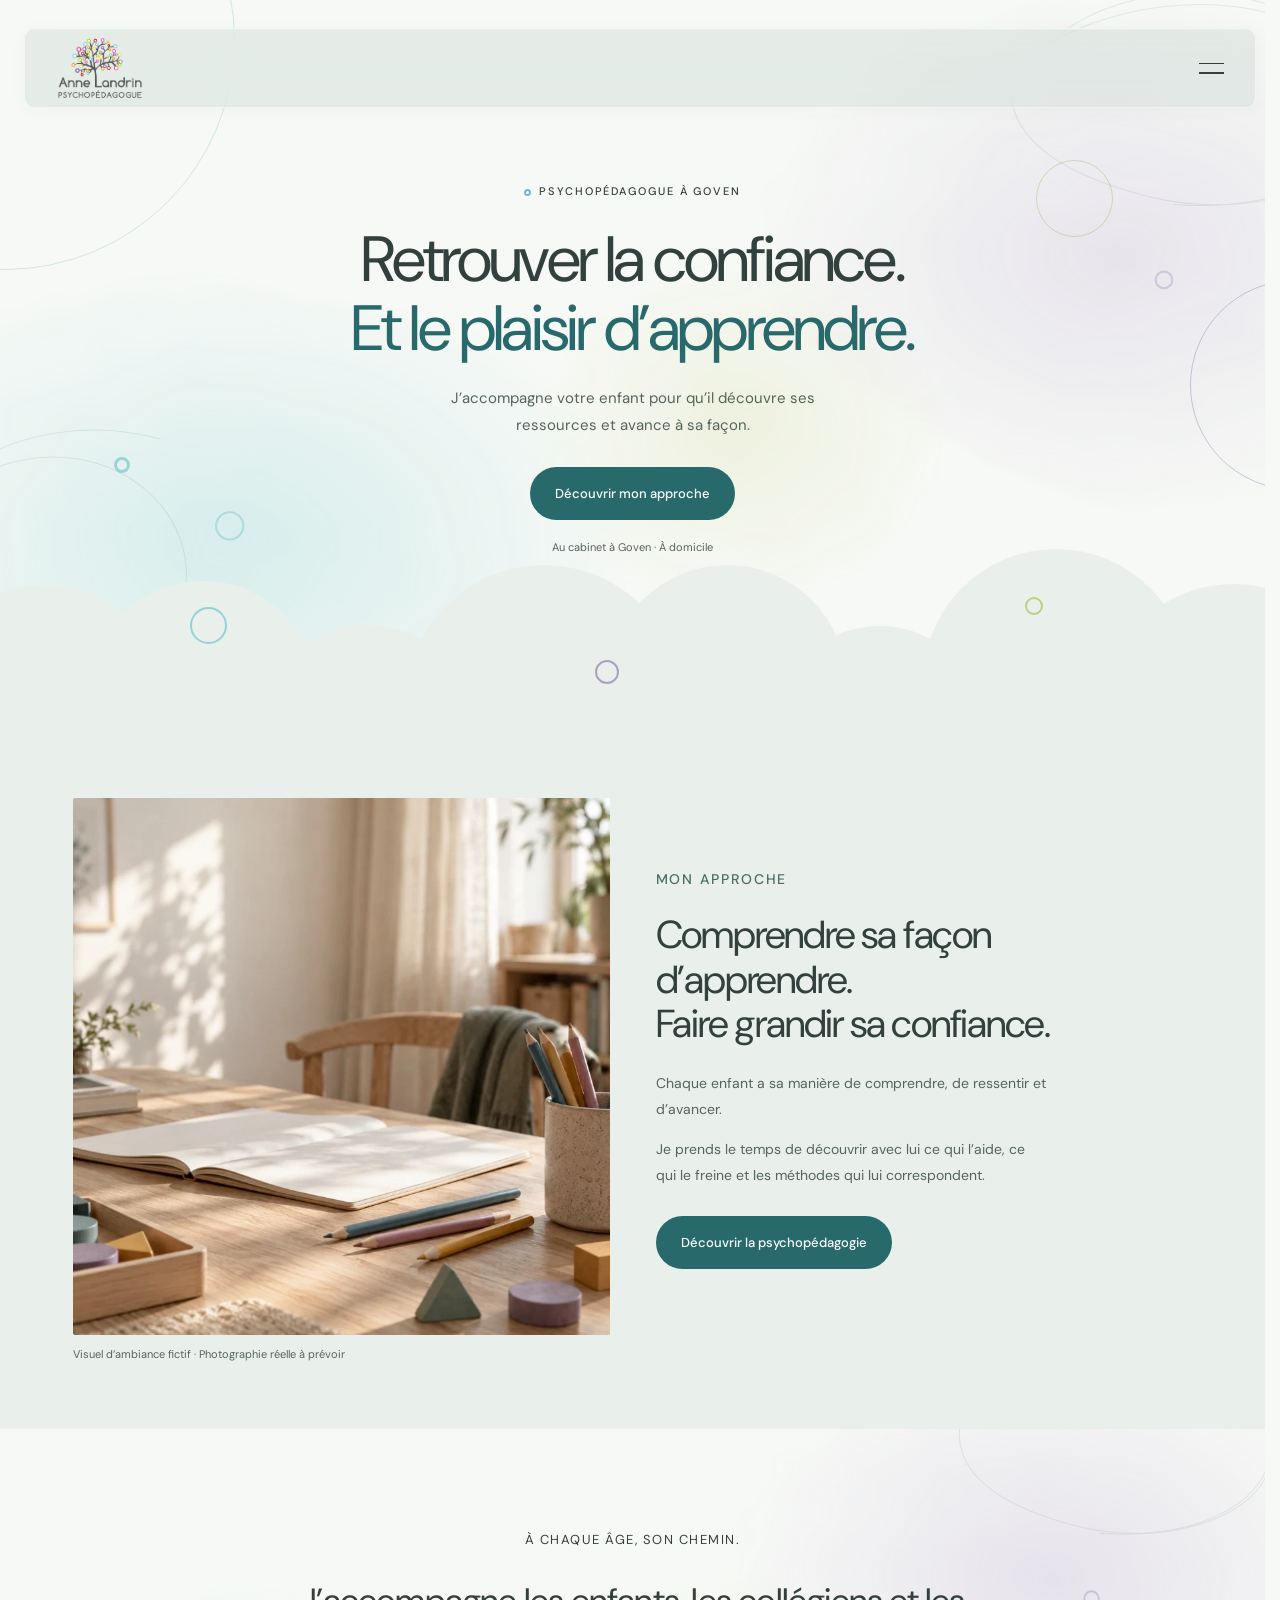
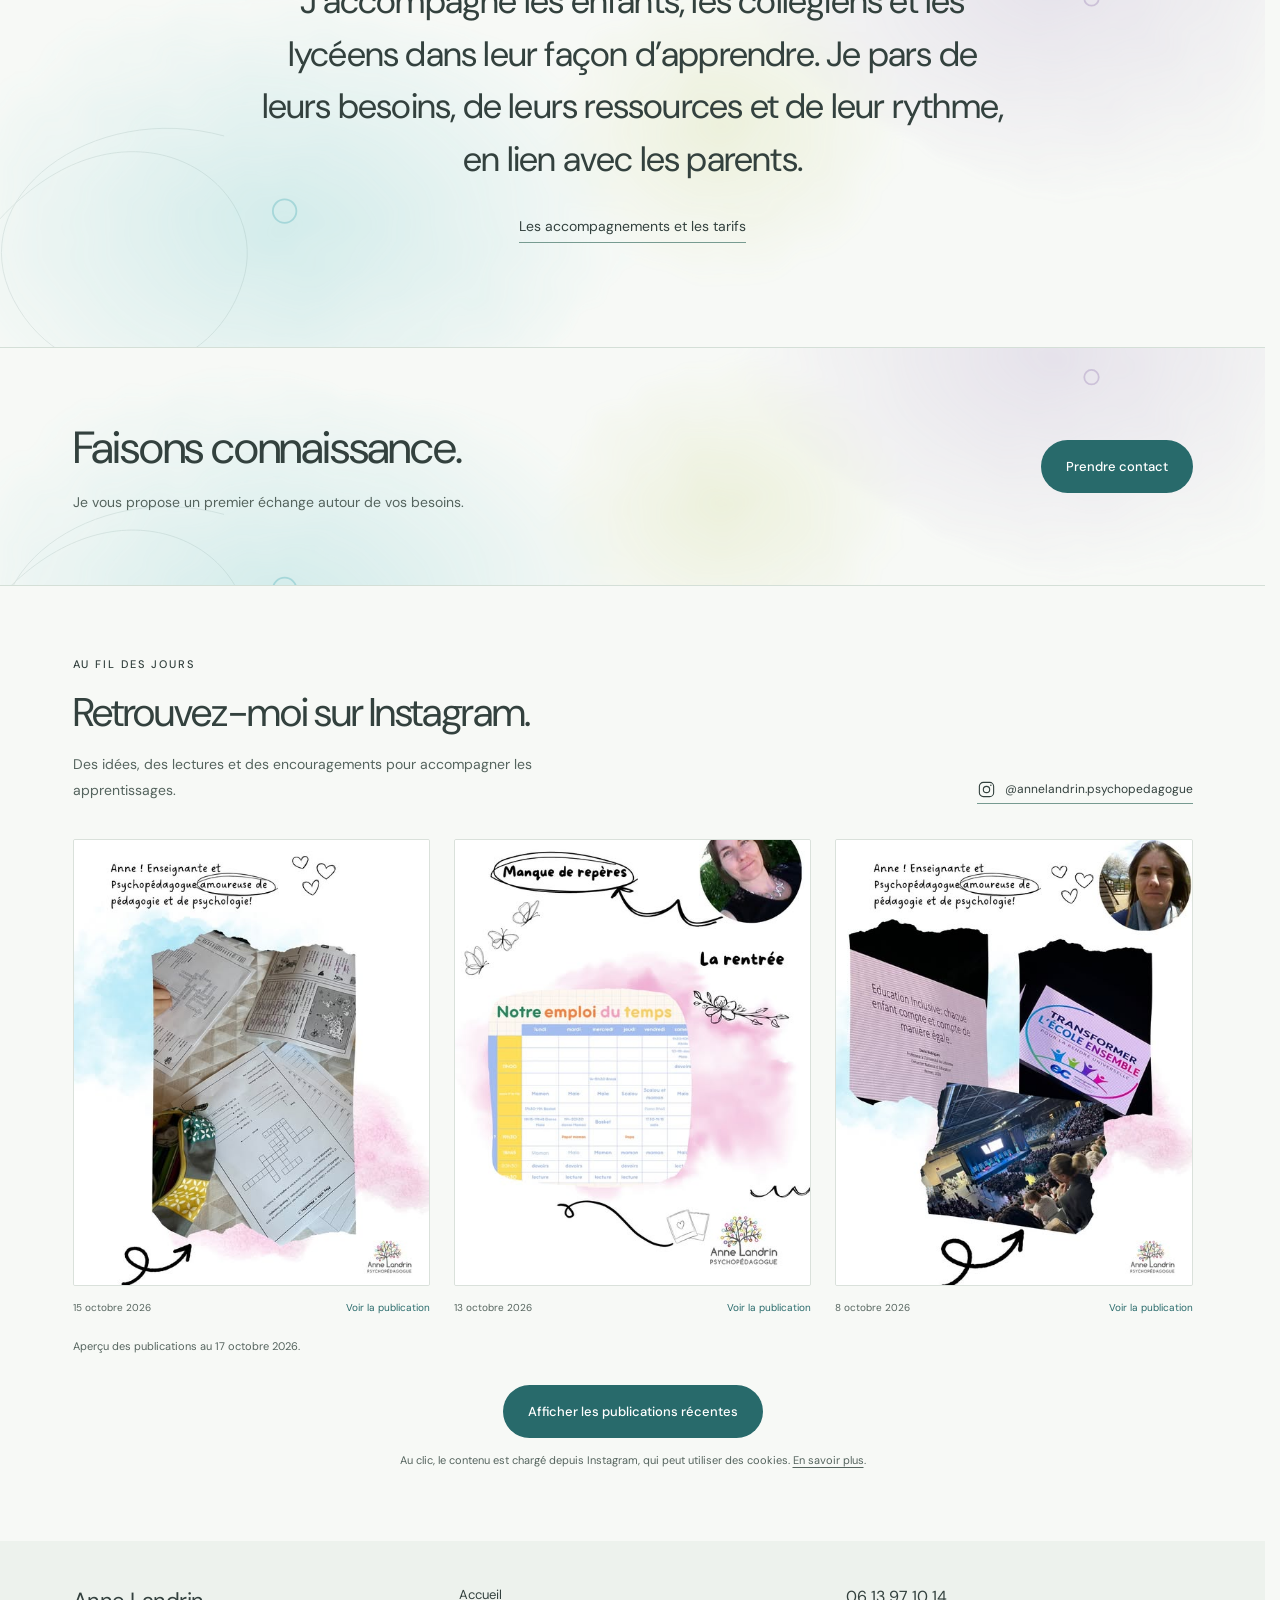
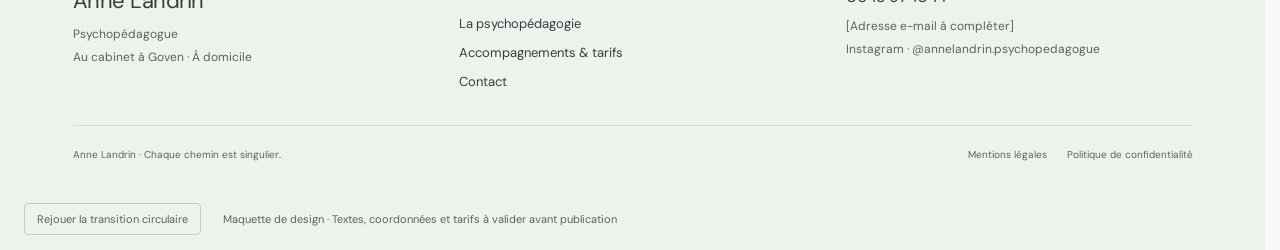
==== index.html @ 42d83b24 "Add files via upload" ====
<!doctype html>
<html lang="fr"><head>
<!-- Métadonnées de maquette : ✏️ MODIFIABLE — titre et description. Le domaine et les balises de partage seront ajoutés avant publication. -->
<meta charset="utf-8"><meta name="viewport" content="width=device-width, initial-scale=1"><meta name="robots" content="noindex,nofollow">
<title>Psychopédagogue à Goven | Anne Landrin</title><meta name="description" content="Anne Landrin, psychopédagogue à Goven : accompagnement des enfants, collégiens et lycéens, au cabinet ou à domicile."><meta name="theme-color" content="#f7f9f6">
<link rel="icon" href="logo.png" type="image/png"><link rel="stylesheet" href="https://fonts.googleapis.com/css2?family=DM+Sans:wght@400;500;600&display=swap"><link rel="stylesheet" href="style.css?v=819b32972a"><script src="script.js?v=4e651ff441" defer></script>
</head><body><div id="al-lumiere-v2"><div class="al-site"><div class="al-page-content"><!-- ✏️ MODIFIABLE : logo et libellés. Le bandeau reste fixe sur toutes les pages. -->
    <a class="al-skip" href="#contenu">Aller au contenu</a>
    <header class="al-header"><a class="al-brand" href="index.html" aria-label="Anne Landrin, accueil"><img class="al-logo" src="logo.png" alt="Anne Landrin, psychopédagogue" width="567" height="425"></a><button class="al-toggle" type="button" id="al-v2-open" aria-label="Ouvrir le menu" aria-expanded="false" aria-controls="al-v2-menu"><span aria-hidden="true"></span><span aria-hidden="true"></span></button></header>
    <noscript><nav class="al-preview-tools" style="padding-top:120px" aria-label="Navigation sans JavaScript"><a href="index.html" aria-current="page">Accueil</a><a href="psychopedagogie.html">La psychopédagogie</a><a href="accompagnements-tarifs.html">Accompagnements &amp; tarifs</a><a href="contact.html">Contact</a></nav></noscript><main id="contenu"><section class="al-hero" id="al-v2-home" aria-labelledby="al-v2-title">
          <div class="al-ambient a" aria-hidden="true"></div><div class="al-ambient b" aria-hidden="true"></div><div class="al-ambient c" aria-hidden="true"></div><div class="al-ambient d" aria-hidden="true"></div>
          <div class="al-wash al-wash-hero" aria-hidden="true"></div><div class="al-hero-copy">
            <p class="al-kicker"><span class="al-dot" aria-hidden="true"></span>Psychopédagogue à Goven</p>
            <h1 id="al-v2-title">Retrouver la confiance.<br><em>Et le plaisir d’apprendre.</em></h1>
            <p class="al-lead">J’accompagne votre enfant pour qu’il découvre ses ressources et avance à sa façon.</p>
            <a class="al-action cursor-interaction" href="#al-v2-approach">Découvrir mon approche</a>
            <p class="al-location">Au cabinet à Goven · À domicile</p>
          </div>
          <!-- Transition décorative : modifier les positions et diamètres ici, les teintes dans les variables CSS. -->
          <div class="al-transition" aria-hidden="true">
            <div class="al-transition-base"></div>
            <span class="al-disc" style="--al-x:-7%;--al-size:21%;--al-y:-88px"></span>
            <span class="al-disc" style="--al-x:7%;--al-size:18%;--al-y:-46px"></span>
            <span class="al-disc" style="--al-x:20%;--al-size:18%;--al-y:-90px"></span>
            <span class="al-disc" style="--al-x:32%;--al-size:22%;--al-y:-80px"></span>
            <span class="al-disc" style="--al-x:48%;--al-size:19%;--al-y:-43px"></span>
            <span class="al-disc" style="--al-x:61%;--al-size:17%;--al-y:-78px"></span>
            <span class="al-disc" style="--al-x:73%;--al-size:21%;--al-y:-52px"></span>
            <span class="al-disc" style="--al-x:87%;--al-size:21%;--al-y:-87px"></span>
            <span class="al-outline" style="--al-ring-size:37px;--al-ring-x:15%;--al-ring-y:10px;--al-ring-color:var(--al-cyan)"></span>
            <span class="al-outline" style="--al-ring-size:24px;--al-ring-x:47%;--al-ring-y:63px;--al-ring-color:var(--al-plum)"></span>
            <span class="al-outline" style="--al-ring-size:18px;--al-ring-x:81%;--al-ring-y:0px;--al-ring-color:var(--al-lime)"></span>
          </div>
        </section>
<!-- ✏️ MODIFIABLE : image d'ambiance provisoire, titre et présentation de l'approche. -->
<section class="al-approach" id="al-v2-approach" aria-labelledby="approche-titre"><div class="al-split"><figure class="al-photo"><img src="ambiance.webp" alt="Image d’ambiance fictive : carnet et crayons dans une pièce lumineuse" width="800" height="1000" loading="lazy"><figcaption>Visuel d’ambiance fictif · Photographie réelle à prévoir</figcaption></figure><div class="al-copy"><p class="al-kicker">Mon approche</p><h2 id="approche-titre">Comprendre sa façon d’apprendre.<br>Faire grandir sa confiance.</h2><p>Chaque enfant a sa manière de comprendre, de ressentir et d’avancer.</p><p>Je prends le temps de découvrir avec lui ce qui l’aide, ce qui le freine et les méthodes qui lui correspondent.</p><a class="al-action" href="psychopedagogie.html">Découvrir la psychopédagogie</a></div></div></section>
<!-- ✏️ MODIFIABLE : court texte réunissant les trois publics, sans cartes. -->
<section class="al-section al-path-note" id="al-v2-offers" aria-labelledby="chemin-titre"><div class="al-wash" aria-hidden="true"></div><div class="al-container"><h2 id="chemin-titre">À chaque âge, son chemin.</h2><p>J’accompagne les enfants, les collégiens et les lycéens dans leur façon d’apprendre. Je pars de leurs besoins, de leurs ressources et de leur rythme, en lien avec les parents.</p><a class="al-text-link" href="accompagnements-tarifs.html">Les accompagnements et les tarifs</a></div></section>
<!-- ✏️ MODIFIABLE : invitation de fin de page et lien vers le contact. -->
    <section class="al-closing"><div class="al-wash" aria-hidden="true"></div><div class="al-container"><div><h2>Faisons connaissance.</h2><p>Je vous propose un premier échange autour de vos besoins.</p></div><a class="al-action" href="contact.html">Prendre contact</a></div></section><!-- Instagram : aperçu local daté, puis intégration officielle du profil uniquement au clic. -->
<section class="al-section al-instagram" id="instagram" aria-labelledby="instagram-title">
  <div class="al-container">
    <div class="al-instagram-heading">
      <div><p class="al-kicker">Au fil des jours</p><h2 id="instagram-title">Retrouvez-moi sur Instagram.</h2><p class="al-prose">Des idées, des lectures et des encouragements pour accompagner les apprentissages.</p></div>
      <a class="al-instagram-profile al-text-link" href="https://www.instagram.com/annelandrin.psychopedagogue/" target="_blank" rel="noopener noreferrer" aria-label="Ouvrir le profil @annelandrin.psychopedagogue sur Instagram, nouvel onglet"><svg viewBox="0 0 24 24" fill="none" aria-hidden="true"><rect x="3" y="3" width="18" height="18" rx="5" stroke="currentColor" stroke-width="1.4"/><circle cx="12" cy="12" r="4" stroke="currentColor" stroke-width="1.4"/><circle cx="17.5" cy="6.6" r="1" fill="currentColor"/></svg><span>@annelandrin.psychopedagogue</span></a>
    </div>
    <div id="instagram-preview">
      <div class="al-instagram-grid">
        <a class="al-instagram-post" href="https://www.instagram.com/annelandrin.psychopedagogue/p/Degmcualk1Z/" target="_blank" rel="noopener noreferrer" aria-label="Voir la publication Instagram du 15 octobre 2026, nouvel onglet"><img src="instagram-2026-10-15.jpg" width="512" height="640" loading="lazy" alt="Publication d’Anne Landrin du 15 octobre 2026"><span><time datetime="2026-10-15">15 octobre 2026</time><span>Voir la publication</span></span></a>
        <a class="al-instagram-post" href="https://www.instagram.com/annelandrin.psychopedagogue/p/DebqiTylrhY/" target="_blank" rel="noopener noreferrer" aria-label="Voir la publication Instagram du 13 octobre 2026, nouvel onglet"><img src="instagram-2026-10-13.jpg" width="512" height="640" loading="lazy" alt="Publication d’Anne Landrin du 13 octobre 2026"><span><time datetime="2026-10-13">13 octobre 2026</time><span>Voir la publication</span></span></a>
        <a class="al-instagram-post" href="https://www.instagram.com/annelandrin.psychopedagogue/p/DeOwbCqEXMf/" target="_blank" rel="noopener noreferrer" aria-label="Voir la publication Instagram du 8 octobre 2026, nouvel onglet"><img src="instagram-2026-10-08.jpg" width="512" height="640" loading="lazy" alt="Publication d’Anne Landrin du 8 octobre 2026"><span><time datetime="2026-10-08">8 octobre 2026</time><span>Voir la publication</span></span></a>
      </div>
      <p class="al-instagram-date">Aperçu des publications au 17 octobre 2026.</p>
    </div>
    <div id="instagram-live" class="al-instagram-live" aria-label="Publications fournies par Instagram" hidden></div>
    <div class="al-instagram-controls">
      <button class="al-action al-instagram-load" id="instagram-load" type="button" aria-controls="instagram-live" aria-expanded="false" aria-describedby="instagram-privacy" hidden>Afficher les publications récentes</button>
      <button class="al-instagram-back" id="instagram-back" type="button" hidden>Revenir aux vignettes</button>
      <p id="instagram-privacy">Au clic, le contenu est chargé depuis Instagram, qui peut utiliser des cookies. <a href="politique-confidentialite.html">En savoir plus</a>.</p>
      <p class="al-instagram-status" id="instagram-status" role="status" aria-live="polite"></p>
    </div>
  </div>
</section>
</main><!-- ✏️ MODIFIABLE : pied de page partagé, coordonnées et liens sociaux à compléter. -->
    <footer class="al-footer"><div class="al-container"><div class="al-footer-grid"><div><div class="al-footer-name">Anne Landrin</div><p>Psychopédagogue<br>Au cabinet à Goven · À domicile</p></div><nav aria-label="Navigation de pied de page"><a href="index.html" aria-current="page">Accueil</a><a href="psychopedagogie.html">La psychopédagogie</a><a href="accompagnements-tarifs.html">Accompagnements &amp; tarifs</a><a href="contact.html">Contact</a></nav><div><a href="tel:+33613971014">06 13 97 10 14</a><p>[Adresse e-mail à compléter]<br><a href="https://www.instagram.com/annelandrin.psychopedagogue/" target="_blank" rel="noopener noreferrer">Instagram · @annelandrin.psychopedagogue</a></p></div></div><div class="al-footer-meta"><span>Anne Landrin · Chaque chemin est singulier.</span><div><a href="mentions-legales.html">Mentions légales</a><a href="politique-confidentialite.html">Politique de confidentialité</a></div></div></div></footer>
<!-- Annotation hors du contenu commercial : textes et données encore à valider dans cette étude de design. -->
<div class="al-preview-tools"><button id="al-v2-replay" type="button">Rejouer la transition circulaire</button><span>Maquette de design · Textes, coordonnées et tarifs à valider avant publication</span><span class="al-sr-only" id="al-v2-status" aria-live="polite"></span></div></div><!-- Navigation latérale : modifier les destinations dans les liens ci-dessous. -->
    <div class="al-shade" id="al-v2-shade" aria-hidden="true" hidden></div>
    <aside class="al-drawer" id="al-v2-menu" role="dialog" aria-modal="true" aria-label="Menu principal" hidden><div class="al-drawer-header"><img class="al-logo" src="logo.png" alt="Anne Landrin, psychopédagogue" width="567" height="425"><button class="al-toggle al-close" id="al-v2-close" type="button" aria-label="Fermer le menu"><span aria-hidden="true"></span><span aria-hidden="true"></span></button></div>
    <nav aria-label="Navigation principale"><a href="index.html" aria-current="page"><span class="al-menu-label">Accueil</span></a><a href="psychopedagogie.html"><span class="al-menu-label">La psychopédagogie</span></a><a href="accompagnements-tarifs.html"><span class="al-menu-label">Accompagnements &amp; tarifs</span></a><a href="contact.html"><span class="al-menu-label">Contact</span></a></nav><div class="al-drawer-bottom"><p class="al-location"><span class="al-dot" aria-hidden="true"></span>Au cabinet à Goven · À domicile</p><a class="al-action" href="contact.html">Prendre rendez-vous</a><p class="al-drawer-footer">Anne Landrin<br>Psychopédagogue</p></div></aside></div></div></body></html>
---- style.css ----
/* ✏️ MODIFIABLE : couleurs, transparence et typographie de cette direction visuelle. */
:root { --al-paper:#f7f9f6; --al-section:#e9f0ec; --al-ink:#33413e; --al-muted:#55645e; --al-teal:#286a6b; --al-cyan:#69bfc7; --al-plum:#8b73a6; --al-lime:#a9b941; --al-glass:.32; --al-blur:14px; --al-font:'DM Sans',Arial,sans-serif; color-scheme:light; width:100%; font-family:var(--al-font); }
#al-lumiere-v2 * { box-sizing:border-box; }
#al-lumiere-v2 [hidden] { display:none!important; }
#al-lumiere-v2 .al-site { position:relative; isolation:isolate; background:var(--al-paper); color:var(--al-ink); overflow:clip; }
#al-lumiere-v2 h1,#al-lumiere-v2 h2,#al-lumiere-v2 h3,#al-lumiere-v2 p { margin:0; }
#al-lumiere-v2 a { text-decoration:none; color:inherit; }
#al-lumiere-v2 button { font:inherit; }
#al-lumiere-v2 .al-action { display:inline-flex; align-items:center; justify-content:center; gap:24px; padding:16px 24px; border:1px solid transparent; border-radius:999px; background:var(--al-teal); color:#fff; font-size:13px; font-weight:500; line-height:1.5; }
#al-lumiere-v2 .al-action:hover { background:#205c5d; }
#al-lumiere-v2 .al-kicker { font-size:11px; line-height:1.5; font-weight:500; letter-spacing:1.9px; text-transform:uppercase; }
#al-lumiere-v2 .al-sr-only { position:absolute; width:1px; height:1px; padding:0; margin:-1px; overflow:hidden; clip-path:inset(50%); white-space:nowrap; }
/* Bandeau : aucune rubrique visible avant ouverture. Le PNG transparent fourni est seulement cadré sur ses marges. */
#al-lumiere-v2 .al-header { position:fixed; left:24px; right:24px; top:28px; z-index:5; height:80px; padding:7px 20px 7px 16px; display:flex; align-items:center; justify-content:space-between; border:1px solid rgba(255,255,255,.52); border-radius:10px; background:rgba(190,207,199,var(--al-glass)); backdrop-filter:blur(var(--al-blur)); -webkit-backdrop-filter:blur(var(--al-blur)); box-shadow:0 3px 17px rgba(45,75,61,.035),inset 0 1px 0 rgba(255,255,255,.22); }
#al-lumiere-v2 .al-brand { display:inline-flex; align-items:center; }
#al-lumiere-v2 .al-logo { display:block; width:118px; height:66px; object-fit:cover; object-position:center;  }
#al-lumiere-v2 .al-toggle { display:flex; flex-direction:column; justify-content:center; align-items:center; gap:8px; width:48px; height:48px; padding:0; border:0; background:transparent; color:var(--al-ink); }
#al-lumiere-v2 .al-toggle span { display:block; width:25px; height:1.5px; background:currentColor; }
/* Les liens arrivent sous le bandeau fixe, avec une marge de lecture. */
#al-lumiere-v2 main > section[id] { scroll-margin-top:132px; }
/* Accueil : ✏️ MODIFIABLE — titre, courte présentation, bouton et lieu. */
#al-lumiere-v2 .al-hero { position:relative; min-height:745px; padding:183px 30px 205px; overflow:hidden; background:var(--al-paper); }
#al-lumiere-v2 .al-hero-copy { position:relative; z-index:2; text-align:center; max-width:790px; margin:0 auto; }
#al-lumiere-v2 .al-hero h1 { font-size:clamp(39px,6.25vw,64px); line-height:1.08; letter-spacing:-2.8px; font-weight:400; margin:25px auto 22px; }
#al-lumiere-v2 .al-hero h1 em { color:var(--al-teal); font-style:normal; }
#al-lumiere-v2 .al-hero .al-lead { max-width:440px; margin:0 auto 28px; color:var(--al-muted); font-size:15px; line-height:1.8; }
#al-lumiere-v2 .al-location { margin-top:19px; font-size:11px; line-height:1.6; color:var(--al-muted); }
#al-lumiere-v2 .al-dot { display:inline-block; width:7px; height:7px; border:2px solid var(--al-cyan); border-radius:50%; margin-right:8px; vertical-align:middle; }
/* Cercles d'ambiance : l'anneau supérieur passe derrière le bandeau pour rendre la transparence visible. */
#al-lumiere-v2 .al-ambient { position:absolute; border-radius:50%; pointer-events:none; }
#al-lumiere-v2 .al-ambient.a { width:460px; height:460px; left:-292px; top:-166px; border:36px solid rgba(105,191,199,.12); }
#al-lumiere-v2 .al-ambient.b { width:210px; height:210px; right:-125px; top:315px; border:1px solid rgba(139,115,166,.4); }
#al-lumiere-v2 .al-ambient.c { width:77px; height:77px; right:10%; top:150px; border:1px solid rgba(169,185,65,.45); }
#al-lumiere-v2 .al-ambient.d { width:16px; height:16px; left:11%; top:457px; border:3px solid rgba(105,191,199,.6); }
/* Jonction circulaire : disques en quinconce, de la couleur de la section suivante. Les textes restent au-dessus. */
#al-lumiere-v2 .al-transition { position:absolute; z-index:1; bottom:-1px; left:0; right:0; height:166px; clip-path:inset(-200px 0 0 0); pointer-events:none; }
#al-lumiere-v2 .al-transition-base { position:absolute; left:0; right:0; bottom:0; height:28px; background:var(--al-section); }
#al-lumiere-v2 .al-disc { position:absolute; bottom:var(--al-y); left:var(--al-x); width:var(--al-size); aspect-ratio:1; border-radius:50%; background:var(--al-section); transform-origin:center 85%; will-change:transform; }
#al-lumiere-v2 .al-outline { position:absolute; width:var(--al-ring-size); aspect-ratio:1; left:var(--al-ring-x); top:var(--al-ring-y); border:2px solid var(--al-ring-color); border-radius:50%; opacity:.64; }
/* Section inspirée de la composition demandée : image à gauche, texte à droite. */
#al-lumiere-v2 .al-approach { padding:36px 44px 66px; background:var(--al-section); }
#al-lumiere-v2 .al-split { display:grid; grid-template-columns:1fr 1fr; gap:46px; align-items:center; max-width:1120px; margin:0 auto; }
#al-lumiere-v2 .al-photo { margin:0; }
#al-lumiere-v2 .al-photo img { display:block; width:100%; height:auto; aspect-ratio:1; object-fit:cover; object-position:center 64%; border-radius:2px; }
#al-lumiere-v2 .al-photo figcaption { margin-top:11px; color:var(--al-muted); font-size:11px; line-height:1.6; }
#al-lumiere-v2 .al-copy { padding-bottom:25px; }
#al-lumiere-v2 .al-copy .al-kicker { color:#4a6d65; }
#al-lumiere-v2 .al-copy h2 { max-width:420px; margin:20px 0 24px; font-size:clamp(30px,3.65vw,39px); font-weight:400; line-height:1.15; letter-spacing:-1.2px; }
#al-lumiere-v2 .al-copy p { max-width:390px; color:var(--al-muted); font-size:14px; line-height:1.85; }
#al-lumiere-v2 .al-copy p + p { margin-top:14px; }
#al-lumiere-v2 .al-copy .al-action { margin-top:27px; }
/* Entrées des trois publics : ✏️ MODIFIABLE — intitulés et liens lors de l'intégration du site. */
#al-lumiere-v2 .al-offers { padding:46px 44px 51px; background:var(--al-paper); }
#al-lumiere-v2 .al-offer-top { display:flex; align-items:baseline; justify-content:space-between; gap:20px; margin-bottom:29px; }
#al-lumiere-v2 .al-offer-top h2 { font-size:26px; line-height:1.25; font-weight:400; letter-spacing:-.7px; }
#al-lumiere-v2 .al-offer-top p { font-size:11px; color:var(--al-muted); }
#al-lumiere-v2 .al-offer-grid { display:grid; grid-template-columns:repeat(3,1fr); gap:28px; }
#al-lumiere-v2 .al-offer { padding-top:19px; border-top:1px solid #d3dfd7; }
#al-lumiere-v2 .al-offer .al-kicker { letter-spacing:1px; font-size:10px; color:var(--al-muted); }
#al-lumiere-v2 .al-offer h3 { display:flex; justify-content:space-between; gap:10px; font-size:18px; line-height:1.4; font-weight:400; margin-top:10px; }
#al-lumiere-v2 .al-offer p { font-size:12px; line-height:1.7; color:var(--al-muted); margin-top:12px; }
/* Contact d'étude : ✏️ MODIFIABLE — les coordonnées devront être renseignées avant toute mise en ligne. */
#al-lumiere-v2 .al-contact { display:flex; justify-content:space-between; gap:20px; align-items:center; padding:29px 44px; border-top:1px solid #d3dfd7; background:var(--al-paper); }
#al-lumiere-v2 .al-contact h2 { font-size:22px; font-weight:400; line-height:1.35; }
#al-lumiere-v2 .al-contact p { margin-top:7px; font-size:12px; line-height:1.6; color:var(--al-muted); }
#al-lumiere-v2 .al-contact .al-placeholder { text-align:right; font-size:12px; line-height:1.8; }
/* Menu latéral : navigation cachée à l'ouverture de la maquette, affichée uniquement par les deux barres. */
#al-lumiere-v2 .al-shade { position:fixed; z-index:20; inset:0; background:rgba(29,45,37,.20); backdrop-filter:blur(1.5px); -webkit-backdrop-filter:blur(1.5px); }
#al-lumiere-v2 .al-drawer { position:fixed; z-index:30; top:0; right:0; width:350px; max-width:calc(100% - 18px); height:100dvh; min-height:0; overflow-y:auto; overscroll-behavior:contain; padding:28px 27px 30px; display:flex; flex-direction:column; border-left:1px solid rgba(255,255,255,.65); background:rgba(247,251,247,.91); backdrop-filter:blur(28px); -webkit-backdrop-filter:blur(28px); color:var(--al-ink); box-shadow:-14px 0 60px rgba(35,58,44,.10); }
#al-lumiere-v2 .al-drawer-header { flex-shrink:0; display:flex; align-items:center; justify-content:space-between; height:80px; margin-bottom:35px; }
#al-lumiere-v2 .al-close { gap:0; }
#al-lumiere-v2 .al-close span:first-child { transform:translateY(.75px) rotate(45deg); }
#al-lumiere-v2 .al-close span:last-child { transform:translateY(-.75px) rotate(-45deg); }
#al-lumiere-v2 .al-drawer nav { flex-shrink:0; display:flex; flex-direction:column; gap:3px; }
#al-lumiere-v2 .al-drawer nav a { display:flex; align-items:center; justify-content:space-between; min-height:59px; gap:15px; padding:13px 3px; border-bottom:1px solid rgba(63,92,71,.12); font-size:16px; line-height:1.45; }
#al-lumiere-v2 .al-drawer nav a:hover { color:var(--al-teal); }
#al-lumiere-v2 .al-drawer nav span { font-size:19px; }
#al-lumiere-v2 .al-drawer-bottom { flex-shrink:0; margin-top:auto; padding-top:35px; }
#al-lumiere-v2 .al-drawer-bottom .al-location { margin:0 0 18px; }
#al-lumiere-v2 .al-drawer-bottom .al-action { display:flex; width:100%; border-radius:8px; }
#al-lumiere-v2 .al-drawer-footer { margin-top:19px; font-size:11px; line-height:1.7; color:var(--al-muted); }
/* Mobile : visuel puis texte, et panneau droit presque pleine largeur. */
@media(max-width:700px) {
  #al-lumiere-v2 .al-header { left:15px; right:15px; top:24px; padding-left:10px; padding-right:12px; height:76px; }
  #al-lumiere-v2 .al-logo { width:109px; height:61px; }
  #al-lumiere-v2 .al-hero { min-height:740px; padding:174px 25px 200px; }
  #al-lumiere-v2 .al-hero h1 { font-size:47px; letter-spacing:-2px; }
  #al-lumiere-v2 .al-hero .al-lead { font-size:14px; }
  #al-lumiere-v2 .al-ambient.c { width:45px; height:45px; top:123px; right:12%; }
  #al-lumiere-v2 .al-ambient.d { top:536px; }
  #al-lumiere-v2 .al-transition { height:130px; }
  #al-lumiere-v2 .al-disc { width:calc(var(--al-size) * 1.9); bottom:calc(var(--al-y) * .65); }
  #al-lumiere-v2 .al-outline { width:calc(var(--al-ring-size) * .72); top:calc(var(--al-ring-y) * .8); }
  #al-lumiere-v2 .al-split { grid-template-columns:1fr; gap:33px; }
  #al-lumiere-v2 .al-approach { padding:22px 25px 38px; }
  #al-lumiere-v2 .al-photo img { aspect-ratio:1.15; }
  #al-lumiere-v2 .al-copy { padding:0; }
  #al-lumiere-v2 .al-copy h2 { font-size:35px; max-width:450px; }
  #al-lumiere-v2 .al-copy p { max-width:500px; }
  #al-lumiere-v2 .al-offers { padding:35px 25px; }
  #al-lumiere-v2 .al-offer-top { display:block; }
  #al-lumiere-v2 .al-offer-top p { margin-top:10px; }
  #al-lumiere-v2 .al-offer-grid { grid-template-columns:1fr; gap:25px; }
  #al-lumiere-v2 .al-contact { display:block; padding:27px 25px; }
  #al-lumiere-v2 .al-contact .al-placeholder { margin-top:18px; text-align:left; }
  #al-lumiere-v2 .al-drawer { min-height:0; padding:24px 22px; }
  #al-lumiere-v2 .al-drawer-header { height:76px; }
}
@media(max-width:380px) {
  #al-lumiere-v2 .al-hero h1 { font-size:41px; letter-spacing:-1.8px; }
  #al-lumiere-v2 .al-hero { padding-left:21px; padding-right:21px; }
  #al-lumiere-v2 .al-kicker { letter-spacing:1.3px; }
  #al-lumiere-v2 .al-copy h2 { font-size:31px; }
}
@media(prefers-reduced-motion:reduce) { #al-lumiere-v2 .al-disc { will-change:auto; } }

/* ✏️ MODIFIABLE : base commune, échelle typographique et marges des quatre maquettes. */
html{margin:0;scrollbar-gutter:stable;scroll-behavior:smooth}body{margin:0;background:var(--al-paper);font-family:var(--al-font);color:var(--al-ink)}
:root{--al-rose:#c789a8;--al-line:#d4dfd7;--al-space:clamp(64px,8vw,112px);--al-max:1120px}
#al-lumiere-v2{color:var(--al-ink)}#al-lumiere-v2 button{cursor:pointer}#al-lumiere-v2 a,#al-lumiere-v2 button{-webkit-tap-highlight-color:transparent}
#al-lumiere-v2 :focus-visible{outline:2px solid var(--al-teal);outline-offset:5px}#al-lumiere-v2 .al-action{min-height:48px;transition:background .2s,box-shadow .2s}#al-lumiere-v2 .al-action:hover{box-shadow:0 4px 22px #286a6b14}
#al-lumiere-v2 .al-container{width:min(var(--al-max),calc(100% - 88px));margin-inline:auto}#al-lumiere-v2 .al-section{padding-block:var(--al-space);position:relative}
#al-lumiere-v2 .al-section h2{font-size:clamp(30px,3.8vw,44px);font-weight:400;letter-spacing:-1.3px;line-height:1.15}#al-lumiere-v2 .al-section h3{font-size:23px;line-height:1.3;font-weight:400;letter-spacing:-.5px}
#al-lumiere-v2 .al-prose{font-size:16px;line-height:1.85;color:var(--al-muted)}#al-lumiere-v2 .al-prose p+p{margin-top:16px}#al-lumiere-v2 .al-text-link{display:inline-block;border-bottom:1px solid #779b91;padding-bottom:4px;font-size:14px;line-height:1.6}#al-lumiere-v2 .al-text-link:hover{color:var(--al-teal)}
#al-lumiere-v2 .al-skip{position:fixed;z-index:100;top:-80px;left:24px;background:white;padding:15px}#al-lumiere-v2 .al-skip:focus{top:8px}#al-lumiere-v2 [id]{scroll-margin-top:140px}
/* Décors inspirés des publications : lavis pâle et contours fins, toujours hors des zones de lecture. */
#al-lumiere-v2 .al-wash{position:absolute;inset:0;background:url('lavis.svg') center/cover no-repeat;pointer-events:none;z-index:0}#al-lumiere-v2 .al-wash-hero{inset:-35px -80px -40px;opacity:.9}
#al-lumiere-v2 .al-ambient.a{border-width:1px;border-color:#69bfc74d;left:-225px;top:-190px}#al-lumiere-v2 .al-ambient.b{right:-135px;top:280px}#al-lumiere-v2 .al-ambient.c{border-color:#a9b94166;top:160px;right:12%}#al-lumiere-v2 .al-ambient.d{left:9%}
#al-lumiere-v2 .al-page-hero{padding:196px 0 86px;position:relative;overflow:hidden}#al-lumiere-v2 .al-page-hero .al-container{position:relative;z-index:1}#al-lumiere-v2 .al-page-hero h1{font-size:clamp(44px,5.6vw,70px);font-weight:400;line-height:1.05;letter-spacing:-2.7px;max-width:790px;margin:23px 0 29px}#al-lumiere-v2 .al-page-hero h1 em{color:var(--al-teal);font-style:normal}#al-lumiere-v2 .al-page-lead{max-width:580px;font-size:17px;line-height:1.8;color:var(--al-muted)}
#al-lumiere-v2 .al-page-grid{display:grid;grid-template-columns:1.3fr .8fr;gap:50px;align-items:center}#al-lumiere-v2 .al-brief{max-width:610px;margin-top:30px;padding:18px 0 0;border-top:1px solid var(--al-line);display:grid;grid-template-columns:64px 1fr;gap:18px}#al-lumiere-v2 .al-brief span{font-size:11px;letter-spacing:1px;text-transform:uppercase;padding-top:5px}#al-lumiere-v2 .al-brief p{font-size:14px;line-height:1.8;color:var(--al-muted)}
/* Accueil : ✏️ MODIFIABLE — un seul court paragraphe remplace les anciennes cartes par âge. */
#al-lumiere-v2 .al-path-note{overflow:hidden;text-align:center;padding-block:104px}#al-lumiere-v2 .al-path-note .al-container{position:relative;z-index:1}#al-lumiere-v2 .al-path-note h2{font-size:13px;letter-spacing:1.5px;text-transform:uppercase;margin-bottom:27px}#al-lumiere-v2 .al-path-note p{max-width:760px;margin:0 auto;font-size:clamp(25px,3vw,35px);line-height:1.5;letter-spacing:-.8px}#al-lumiere-v2 .al-path-note .al-text-link{margin-top:30px}
/* Psychopédagogie : composition d'anneaux et de mots, sans flèche ni pictogramme médical. */
/* Un cercle unique ; les légendes restent à distance des petits ronds et de la ligne principale. */
#al-lumiere-v2 .al-orbit{position:relative;width:100%;max-width:400px;min-height:0;aspect-ratio:1;margin-inline:auto}
#al-lumiere-v2 .al-orbit svg{position:absolute;inset:0;width:100%;height:100%;overflow:visible}
#al-lumiere-v2 .al-orbit span{position:absolute;font-size:15px;line-height:1.5;color:var(--al-ink);white-space:nowrap;text-align:center}
#al-lumiere-v2 .al-orbit-listen{left:21.85425%;top:18%;transform:translate(-50%,-100%)}
#al-lumiere-v2 .al-orbit-understand{left:78.14575%;top:18%;transform:translate(-50%,-100%)}
#al-lumiere-v2 .al-orbit-advance{left:50%;top:89%;transform:translateX(-50%)}
#al-lumiere-v2 .al-editorial{display:grid;grid-template-columns:.85fr 1.15fr;gap:90px}#al-lumiere-v2 .al-section-intro .al-kicker{margin-bottom:20px}#al-lumiere-v2 .al-section-intro .al-prose{margin-top:24px}#al-lumiere-v2 .al-needs{border-top:1px solid var(--al-line)}#al-lumiere-v2 .al-need{display:grid;grid-template-columns:30px 1fr;gap:20px;padding:27px 0;border-bottom:1px solid var(--al-line)}#al-lumiere-v2 .al-number{font-size:11px;letter-spacing:1px;color:#617c72;padding-top:6px}#al-lumiere-v2 .al-need p{font-size:14px;line-height:1.85;color:var(--al-muted);margin-top:11px}
#al-lumiere-v2 .al-sage{background:var(--al-section)}#al-lumiere-v2 .al-step-heading{max-width:600px;margin-bottom:45px}#al-lumiere-v2 .al-steps{display:grid;grid-template-columns:repeat(3,1fr);gap:48px}#al-lumiere-v2 .al-step{border-top:1px solid #b9ccc2;padding-top:23px}#al-lumiere-v2 .al-step h3{margin:20px 0 13px}#al-lumiere-v2 .al-step p{font-size:14px;line-height:1.8;color:var(--al-muted)}
#al-lumiere-v2 .al-signature{font-size:27px;letter-spacing:-.8px;color:var(--al-teal);margin-top:25px}#al-lumiere-v2 .al-parcours{border-left:1px solid var(--al-line);padding-left:30px}#al-lumiere-v2 .al-parcours p{margin-bottom:20px;font-size:14px;line-height:1.7}#al-lumiere-v2 .al-parcours strong{display:block;font-weight:500;font-size:21px;margin-bottom:4px}
/* Questions : accordéons HTML natifs. Modifier les questions et réponses dans chaque page. */
#al-lumiere-v2 .al-faq{max-width:760px;margin:0 auto}#al-lumiere-v2 .al-faq h2{margin-bottom:30px}#al-lumiere-v2 details{border-top:1px solid var(--al-line);padding:0}#al-lumiere-v2 details:last-child{border-bottom:1px solid var(--al-line)}#al-lumiere-v2 summary{position:relative;cursor:pointer;list-style:none;padding:24px 40px 24px 0;font-size:18px;line-height:1.5}#al-lumiere-v2 summary::-webkit-details-marker{display:none}#al-lumiere-v2 summary::after{content:'+';position:absolute;right:6px;top:22px;font-size:24px;font-weight:400}#al-lumiere-v2 details[open] summary::after{content:'−'}#al-lumiere-v2 details .al-prose{font-size:14px;padding:0 30px 26px 0}
/* Accompagnements : rubriques éditoriales, tarifs dans un tableau lisible sans interaction. */
#al-lumiere-v2 .al-page-nav{display:flex;flex-wrap:wrap;gap:12px;margin-top:37px}#al-lumiere-v2 .al-page-nav a{border:1px solid #b9cbc1;border-radius:50px;padding:10px 20px;font-size:13px;background:#ffffff4d}#al-lumiere-v2 .al-page-nav a:hover{background:white}
#al-lumiere-v2 .al-audience{padding:55px 0;border-top:1px solid var(--al-line);display:grid;grid-template-columns:80px .9fr 1fr;gap:35px}#al-lumiere-v2 .al-audience:last-child{border-bottom:1px solid var(--al-line)}#al-lumiere-v2 .al-audience h2{font-size:32px}#al-lumiere-v2 .al-audience .al-kicker{margin-bottom:15px}#al-lumiere-v2 .al-audience .al-prose{font-size:15px}#al-lumiere-v2 .al-ring-number{border:1px solid #70b9bd;width:57px;height:63px;border-radius:52% 48% 47% 53%;display:grid;place-items:center;font-size:12px;transform:rotate(-9deg)}#al-lumiere-v2 .al-audience:nth-child(2) .al-ring-number{border-color:#ad97be}#al-lumiere-v2 .al-audience:nth-child(3) .al-ring-number{border-color:#a7b775}
#al-lumiere-v2 .al-workshops{display:grid;grid-template-columns:1fr 1fr;gap:70px;margin-top:45px}#al-lumiere-v2 .al-workshop{border-top:1px solid #bdcfc5;padding-top:25px}#al-lumiere-v2 .al-workshop h3{margin:17px 0}#al-lumiere-v2 .al-workshop p{font-size:14px;line-height:1.8;color:var(--al-muted)}#al-lumiere-v2 .al-workshop .al-meta{margin-top:20px;font-size:12px;color:var(--al-ink)}
#al-lumiere-v2 .al-price-heading{display:flex;justify-content:space-between;align-items:end;gap:35px;margin-bottom:40px}#al-lumiere-v2 .al-price-heading p{max-width:250px;font-size:13px;line-height:1.7;color:var(--al-muted)}#al-lumiere-v2 .al-table-wrap{overflow-x:auto}#al-lumiere-v2 table{width:100%;border-collapse:collapse;text-align:left;font-size:15px}#al-lumiere-v2 caption{text-align:left;font-size:12px;color:var(--al-muted);padding-bottom:17px}#al-lumiere-v2 th{font-size:10px;letter-spacing:1.4px;text-transform:uppercase;font-weight:500;color:var(--al-muted);padding:15px 0;border-bottom:1px solid #aebfb5}#al-lumiere-v2 td{padding:25px 0;border-bottom:1px solid var(--al-line);vertical-align:top}#al-lumiere-v2 td:first-child{width:56%;padding-right:24px}#al-lumiere-v2 td:nth-child(2){width:25%;font-size:13px;line-height:1.6;padding-right:20px}#al-lumiere-v2 th:last-child,#al-lumiere-v2 td:last-child{text-align:right;white-space:nowrap}#al-lumiere-v2 td:last-child{font-size:22px;letter-spacing:-.5px}#al-lumiere-v2 td small{display:block;font-size:12px;line-height:1.7;color:var(--al-muted);margin-top:7px}#al-lumiere-v2 .al-price-note{font-size:12px;color:var(--al-muted);line-height:1.8;margin-top:22px}
/* Contact : ✏️ MODIFIABLE — coordonnées et champs. La maquette conserve les données uniquement dans le navigateur. */
#al-lumiere-v2 .al-contact-layout{display:grid;grid-template-columns:1fr 1fr;gap:90px;align-items:start}#al-lumiere-v2 .al-phone{display:inline-block;margin:34px 0 14px;font-size:clamp(26px,3vw,37px);letter-spacing:-.9px;border-bottom:1px solid #7aaba2;padding-bottom:6px}#al-lumiere-v2 .al-contact-copy h1{font-size:clamp(44px,5vw,66px)}#al-lumiere-v2 .al-contact-copy .al-page-lead{font-size:16px}#al-lumiere-v2 .al-missing{color:var(--al-muted);font-size:13px;line-height:1.8}#al-lumiere-v2 .al-place-line{margin-top:37px;font-size:13px;line-height:1.8}#al-lumiere-v2 .al-place-line strong{font-weight:500}
#al-lumiere-v2 .al-form{padding:34px 36px 36px;background:#ffffff75;border:1px solid #ffffffb3;border-radius:3px;box-shadow:0 10px 50px #607d6c06}#al-lumiere-v2 .al-form h2{font-size:26px;font-weight:400;letter-spacing:-.6px;margin-bottom:10px}#al-lumiere-v2 .al-form-note{font-size:12px;line-height:1.75;color:var(--al-muted);margin-bottom:24px}#al-lumiere-v2 .al-field{margin-top:19px}#al-lumiere-v2 .al-field label{display:block;font-size:12px;margin-bottom:9px}#al-lumiere-v2 .al-field input,#al-lumiere-v2 .al-field textarea{display:block;width:100%;border:0;border-bottom:1px solid #aebeb5;background:#ffffff33;border-radius:0;padding:11px 8px;font:inherit;font-size:14px;line-height:1.6;color:var(--al-ink)}#al-lumiere-v2 .al-field textarea{min-height:95px;resize:vertical}#al-lumiere-v2 .al-consent{display:flex;align-items:flex-start;gap:10px;font-size:11px;line-height:1.7;color:var(--al-muted);margin-top:22px}#al-lumiere-v2 .al-consent input{accent-color:var(--al-teal);margin-top:4px}#al-lumiere-v2 .al-consent a{text-decoration:underline}#al-lumiere-v2 .al-form .al-action{margin-top:23px;font:inherit;font-size:13px}#al-lumiere-v2 .al-form-status{font-size:13px;line-height:1.7;margin-top:16px;color:var(--al-teal)}
#al-lumiere-v2 .al-address{display:grid;grid-template-columns:.85fr 1.15fr;gap:90px;align-items:center}#al-lumiere-v2 .al-location-art{height:330px;position:relative;background:var(--al-section);display:grid;place-items:center;overflow:hidden}#al-lumiere-v2 .al-location-art::before,#al-lumiere-v2 .al-location-art::after{content:'';position:absolute;width:350px;height:290px;border:1px solid #9bb9ab66;border-radius:50%;transform:rotate(-25deg)}#al-lumiere-v2 .al-location-art::after{width:450px;height:220px;transform:rotate(33deg);border-color:#b7a6c266}#al-lumiere-v2 .al-location-caption{text-align:center;position:relative;z-index:1;background:#edf3edd9;padding:20px 35px}#al-lumiere-v2 .al-location-caption strong{font-size:32px;font-weight:400;display:block;margin:10px 0}#al-lumiere-v2 .al-location-caption small{font-size:11px;color:var(--al-muted)}
/* Fin de page commune : navigation complète, coordonnées vérifiées et emplacements à renseigner. */
#al-lumiere-v2 .al-closing{padding:70px 0;border-top:1px solid var(--al-line);position:relative;overflow:hidden}#al-lumiere-v2 .al-closing .al-container{position:relative;display:flex;align-items:center;justify-content:space-between;gap:30px}#al-lumiere-v2 .al-closing h2{font-size:clamp(30px,4vw,45px);font-weight:400;letter-spacing:-1.2px}#al-lumiere-v2 .al-closing p{font-size:14px;color:var(--al-muted);line-height:1.8;margin-top:13px}
#al-lumiere-v2 .al-footer{background:#edf2ed;padding:45px 0 24px}#al-lumiere-v2 .al-footer-grid{display:grid;grid-template-columns:1fr 1fr 1fr;gap:40px}#al-lumiere-v2 .al-footer-name{font-size:22px;letter-spacing:-.5px}#al-lumiere-v2 .al-footer p{font-size:12px;color:var(--al-muted);line-height:1.9;margin-top:8px}#al-lumiere-v2 .al-footer nav{display:flex;align-items:start;flex-direction:column;gap:12px;font-size:13px}#al-lumiere-v2 .al-footer a:hover{text-decoration:underline}#al-lumiere-v2 .al-footer-meta{border-top:1px solid var(--al-line);margin-top:35px;padding-top:20px;display:flex;justify-content:space-between;gap:22px;font-size:10px;line-height:1.8;color:var(--al-muted)}#al-lumiere-v2 .al-footer-meta div{display:flex;gap:20px;flex-wrap:wrap}#al-lumiere-v2 .al-drawer nav a[aria-current="page"]{color:var(--al-teal);font-weight:500}#al-lumiere-v2 .al-drawer nav a[aria-current="page"]::after{content:'';width:7px;height:7px;flex-shrink:0;border:1.5px solid var(--al-cyan);border-radius:50%}
#al-lumiere-v2 .al-preview-tools{padding:15px 24px;background:#edf2ed;font-size:11px;color:var(--al-muted);display:flex;gap:22px;align-items:center;flex-wrap:wrap}#al-lumiere-v2 .al-preview-tools button{border:1px solid #c0cfc4;border-radius:4px;background:transparent;padding:8px 12px;font:inherit;color:inherit}#al-lumiere-v2 .al-legal{max-width:740px}.al-legal p{margin-top:25px!important}
/* Adaptation tablette et téléphone : le graphisme reste en marge et le formulaire passe sous les coordonnées. */
@media(max-width:900px){#al-lumiere-v2 .al-page-grid{grid-template-columns:1fr;gap:40px}#al-lumiere-v2 .al-orbit{max-width:310px}#al-lumiere-v2 .al-orbit span{font-size:14px}#al-lumiere-v2 .al-editorial,#al-lumiere-v2 .al-contact-layout,#al-lumiere-v2 .al-address{gap:42px}#al-lumiere-v2 .al-form{padding:28px 24px}#al-lumiere-v2 .al-audience{grid-template-columns:60px .9fr 1fr;gap:22px}}
@media(max-width:700px){:root{--al-space:64px}#al-lumiere-v2 .al-container{width:calc(100% - 48px)}#al-lumiere-v2 .al-page-hero{padding:160px 0 55px}#al-lumiere-v2 .al-page-hero h1{font-size:46px;letter-spacing:-1.8px;margin:22px 0 24px}#al-lumiere-v2 .al-page-lead{font-size:15px}#al-lumiere-v2 .al-page-grid,#al-lumiere-v2 .al-editorial,#al-lumiere-v2 .al-contact-layout,#al-lumiere-v2 .al-address{grid-template-columns:1fr;gap:40px}#al-lumiere-v2 .al-orbit{max-width:310px}#al-lumiere-v2 .al-orbit span{font-size:14px}#al-lumiere-v2 .al-brief{gap:12px;grid-template-columns:56px 1fr}#al-lumiere-v2 .al-path-note{padding-block:70px}#al-lumiere-v2 .al-path-note p{font-size:27px;line-height:1.55}#al-lumiere-v2 .al-wash-hero{inset:0 -250px;opacity:.8}#al-lumiere-v2 .al-steps,#al-lumiere-v2 .al-workshops{grid-template-columns:1fr;gap:30px}#al-lumiere-v2 .al-step h3{margin-top:13px}#al-lumiere-v2 .al-audience{grid-template-columns:45px 1fr;gap:18px;padding-block:35px}#al-lumiere-v2 .al-audience .al-prose{grid-column:2}#al-lumiere-v2 .al-ring-number{width:36px;height:42px}#al-lumiere-v2 .al-audience h2{font-size:29px}#al-lumiere-v2 .al-price-heading{display:block}#al-lumiere-v2 .al-price-heading p{margin-top:18px;max-width:none}#al-lumiere-v2 table{font-size:13px}#al-lumiere-v2 td{padding-block:20px}#al-lumiere-v2 td:first-child{width:48%;padding-right:13px}#al-lumiere-v2 td:nth-child(2){font-size:12px;padding-right:10px}#al-lumiere-v2 td:last-child{font-size:19px}#al-lumiere-v2 .al-contact-copy h1{font-size:49px}#al-lumiere-v2 .al-form{padding:28px 22px}#al-lumiere-v2 .al-closing .al-container{display:block}#al-lumiere-v2 .al-closing .al-action{margin-top:24px}#al-lumiere-v2 .al-footer-grid{grid-template-columns:1fr 1fr;gap:30px}#al-lumiere-v2 .al-footer-grid>div:last-child{grid-column:1/-1}#al-lumiere-v2 .al-footer-meta{display:block}#al-lumiere-v2 .al-footer-meta>div{margin-top:10px}#al-lumiere-v2 .al-section h2{font-size:32px}#al-lumiere-v2 .al-section h3{font-size:22px}#al-lumiere-v2 summary{font-size:16px}}
@media(prefers-reduced-motion:reduce){html{scroll-behavior:auto}#al-lumiere-v2 .al-action{transition:none}}

/* Ajustement de la longue appellation sur les écrans étroits, sans couper le mot. */
#al-lumiere-v2 .al-page-grid h1{font-size:clamp(38px,5.1vw,65px)}
@media(max-width:700px){#al-lumiere-v2 .al-page-grid h1{font-size:clamp(28px,8.65vw,46px);letter-spacing:-1.4px}#al-lumiere-v2 .al-path-note h2{font-size:12px;letter-spacing:1.3px}}

/* Le fond de ce dessin garde les teintes douces sans petits tracés derrière ses légendes. */
#al-lumiere-v2 .al-orbit-hero>.al-wash{background-image:radial-gradient(ellipse at 93% 20%,rgba(174,153,199,.18),transparent 45%),radial-gradient(ellipse at 12% 65%,rgba(112,200,205,.17),transparent 44%),radial-gradient(ellipse at 56% 58%,rgba(192,205,109,.10),transparent 35%)}

/* Menu : ✏️ MODIFIABLE — épaisseur, distance et durée du soulignement animé sous les titres. */
#al-lumiere-v2 .al-drawer nav .al-menu-label{position:relative;display:inline-block;font-size:inherit;line-height:inherit}
#al-lumiere-v2 .al-drawer nav .al-menu-label::after{content:'';position:absolute;left:0;right:0;bottom:-5px;height:1px;background:currentColor;transform:scaleX(0);transform-origin:left center;transition:transform 320ms cubic-bezier(.22,.75,.22,1);pointer-events:none}
@media(hover:hover){#al-lumiere-v2 .al-drawer nav a:hover .al-menu-label::after{transform:scaleX(1)}}
#al-lumiere-v2 .al-drawer nav a:focus-visible .al-menu-label::after{transform:scaleX(1)}
@media(prefers-reduced-motion:reduce){#al-lumiere-v2 .al-drawer nav .al-menu-label::after{transition:none}}

/* ✏️ MODIFIABLE : lentille du curseur, taille et grossissement très léger. */
:root{--al-lens-size:78px;--al-lens-zoom:1.04}
#al-lumiere-v2 .al-cursor-lens{position:fixed;top:0;left:0;width:var(--al-lens-size);height:var(--al-lens-size);z-index:10;pointer-events:none;user-select:none;border-radius:50%;opacity:0;visibility:hidden;transition:opacity 180ms ease,visibility 180ms;isolation:isolate;contain:layout style;will-change:transform}
#al-lumiere-v2 .al-cursor-lens.is-visible{opacity:1;visibility:visible}
#al-lumiere-v2 .al-lens-window{position:absolute;inset:0;overflow:hidden;border-radius:50%;mask-image:radial-gradient(circle closest-side,#000 30%,rgba(0,0,0,.82) 50%,rgba(0,0,0,.35) 73%,rgba(0,0,0,.08) 90%,transparent 100%);-webkit-mask-image:radial-gradient(circle closest-side,#000 30%,rgba(0,0,0,.82) 50%,rgba(0,0,0,.35) 73%,rgba(0,0,0,.08) 90%,transparent 100%)}
#al-lumiere-v2 .al-lens-copy{position:absolute;left:0;top:0;transform-origin:0 0;pointer-events:none}
#al-lumiere-v2 .al-lens-copy *{pointer-events:none!important;animation:none!important;transition:none!important}
/* Reflet diffus : aucun liseré ni ombre pour dessiner le pourtour. */
#al-lumiere-v2 .al-cursor-lens::after{content:'';position:absolute;inset:-6px;background:radial-gradient(ellipse at 42% 38%,rgba(255,255,255,.12),rgba(255,255,255,.035) 38%,transparent 68%);filter:blur(6px)}
/* Aucun effet sur les interfaces tactiles, les impressions ou en mode de mouvement réduit. */
@media(hover:none),(pointer:coarse),(prefers-reduced-motion:reduce){#al-lumiere-v2 .al-cursor-lens{display:none!important}}
@media print{#al-lumiere-v2 .al-cursor-lens{display:none!important}}

/* Instagram : vignettes locales, puis lecteur officiel chargé uniquement à la demande. */
#al-lumiere-v2 .al-instagram{border-top:1px solid var(--al-line);background:var(--al-paper);padding-block:70px}
#al-lumiere-v2 .al-instagram-heading{display:flex;align-items:flex-end;justify-content:space-between;gap:30px;margin-bottom:35px}
#al-lumiere-v2 .al-instagram-heading h2{font-size:clamp(29px,3.4vw,40px);margin:17px 0}
#al-lumiere-v2 .al-instagram-heading .al-prose{font-size:14px;max-width:500px}
#al-lumiere-v2 .al-instagram-profile{display:inline-flex;align-items:center;gap:9px;flex-shrink:0;font-size:12px;line-height:1.7;overflow-wrap:anywhere}
#al-lumiere-v2 .al-instagram-profile svg{width:19px;height:19px;flex-shrink:0}
#al-lumiere-v2 .al-instagram-grid{display:grid;grid-template-columns:repeat(3,minmax(0,1fr));gap:24px}
#al-lumiere-v2 .al-instagram-post{display:block;min-width:0}
#al-lumiere-v2 .al-instagram-post img{display:block;width:100%;height:auto;aspect-ratio:4/5;object-fit:cover;border:1px solid #dae1db;border-radius:2px;transition:filter 250ms ease}
#al-lumiere-v2 .al-instagram-post:hover img{filter:brightness(1.025)}
#al-lumiere-v2 .al-instagram-post>span{display:flex;justify-content:space-between;gap:12px;font-size:10px;line-height:1.7;margin-top:13px;color:var(--al-muted)}
#al-lumiere-v2 .al-instagram-post>span>span{color:var(--al-teal)}
#al-lumiere-v2 .al-instagram-date{font-size:11px;color:var(--al-muted);margin-top:23px}
#al-lumiere-v2 .al-instagram-controls{text-align:center;margin-top:32px}
#al-lumiere-v2 .al-instagram-controls>p{font-size:11px;line-height:1.8;color:var(--al-muted);max-width:550px;margin:13px auto 0}
#al-lumiere-v2 .al-instagram-controls>p a{text-decoration:underline;text-underline-offset:3px}
#al-lumiere-v2 .al-instagram-load:disabled{cursor:wait;opacity:.7}
#al-lumiere-v2 .al-instagram-back{display:block;margin:18px auto 0;padding:5px 0;border:0;border-bottom:1px solid #779b91;background:none;color:var(--al-teal);font-size:12px}
#al-lumiere-v2 .al-instagram-live{max-width:540px;margin-inline:auto;min-height:120px}
#al-lumiere-v2 .al-instagram-live .instagram-media{width:100%!important;min-width:0!important;max-width:540px!important;margin:0!important;border-radius:3px!important}
#al-lumiere-v2 .al-instagram-live blockquote{padding:32px;background:white;border:1px solid var(--al-line);font-size:14px;text-align:center}
#al-lumiere-v2 .al-instagram-status:empty{display:none}
@media(max-width:1000px){#al-lumiere-v2 .al-instagram-heading{align-items:flex-start;flex-direction:column;gap:21px}}
@media(max-width:700px){#al-lumiere-v2 .al-instagram{padding-block:55px}#al-lumiere-v2 .al-instagram-grid{grid-template-columns:1fr;gap:30px;max-width:420px;margin-inline:auto}#al-lumiere-v2 .al-instagram-post>span{font-size:11px}#al-lumiere-v2 .al-instagram-load{width:100%;font-size:12px;padding-inline:12px}}
@media(prefers-reduced-motion:reduce){#al-lumiere-v2 .al-instagram-post img{transition:none}}
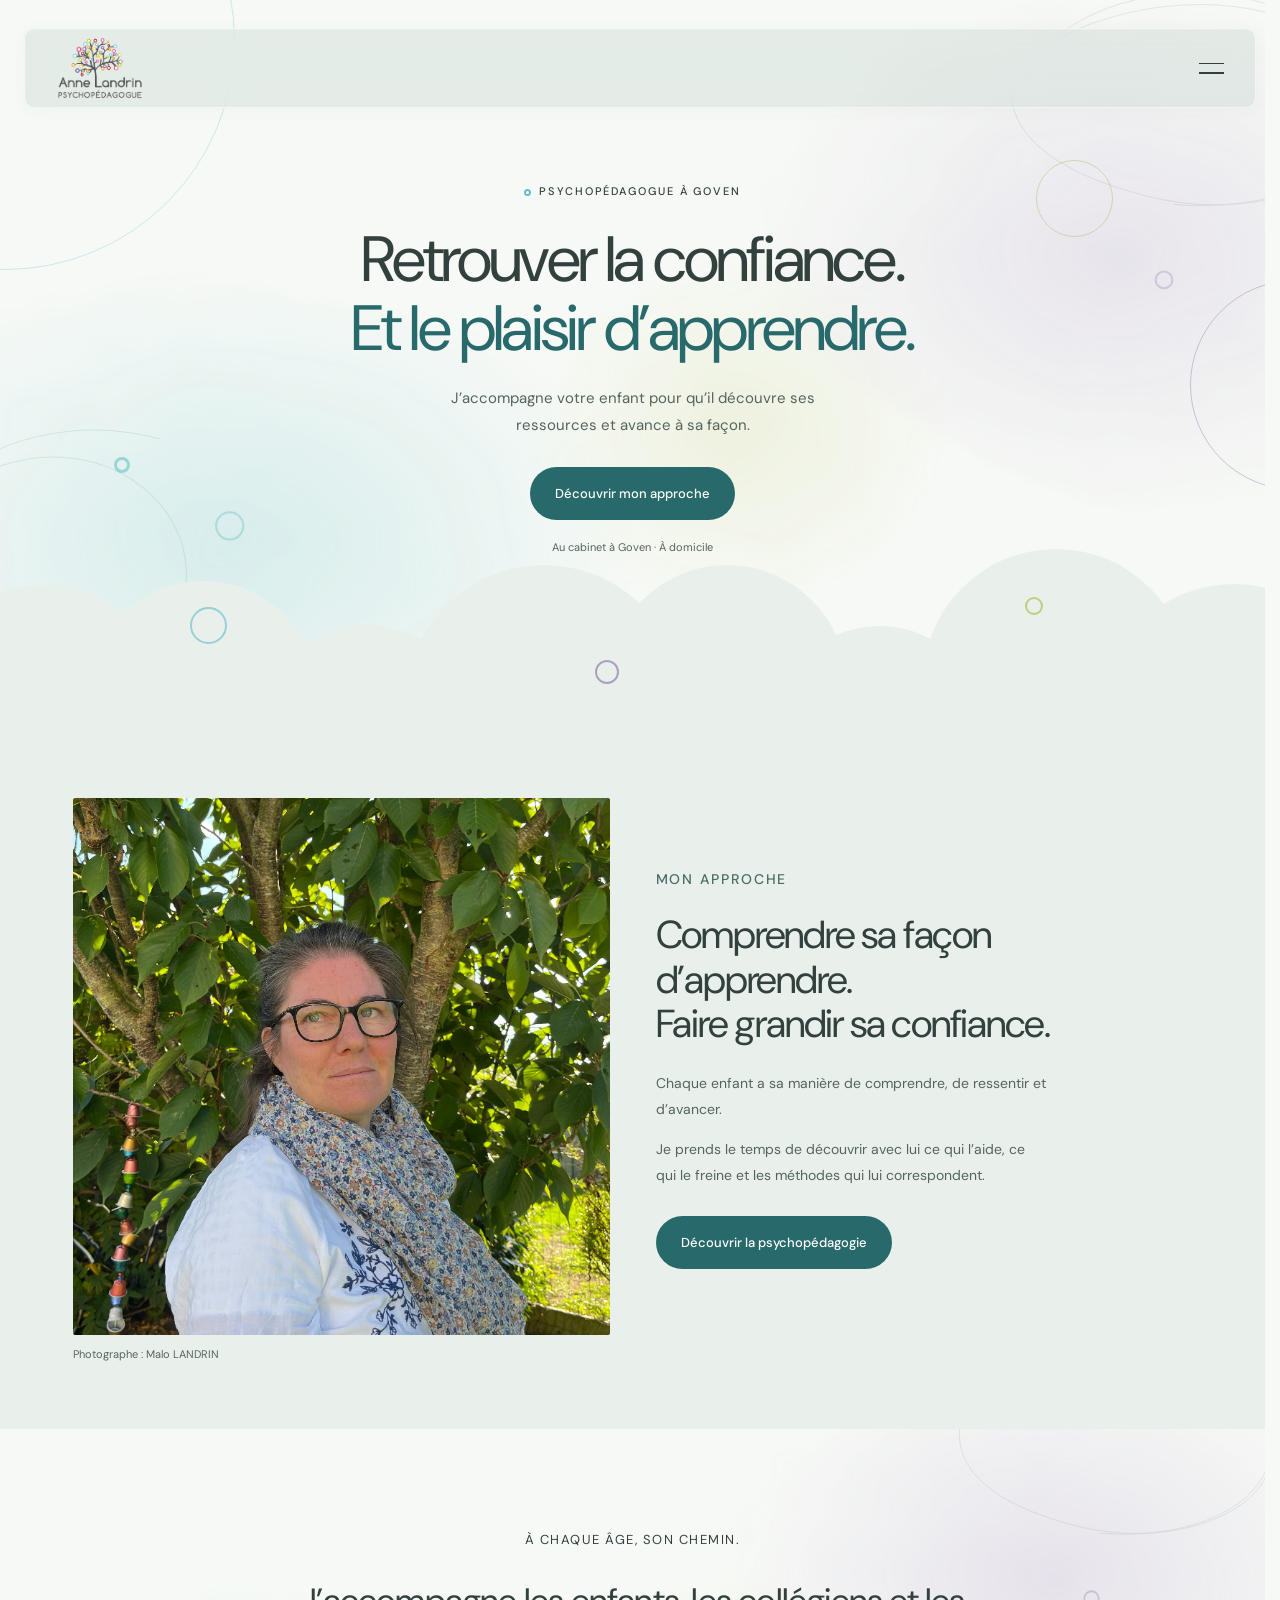
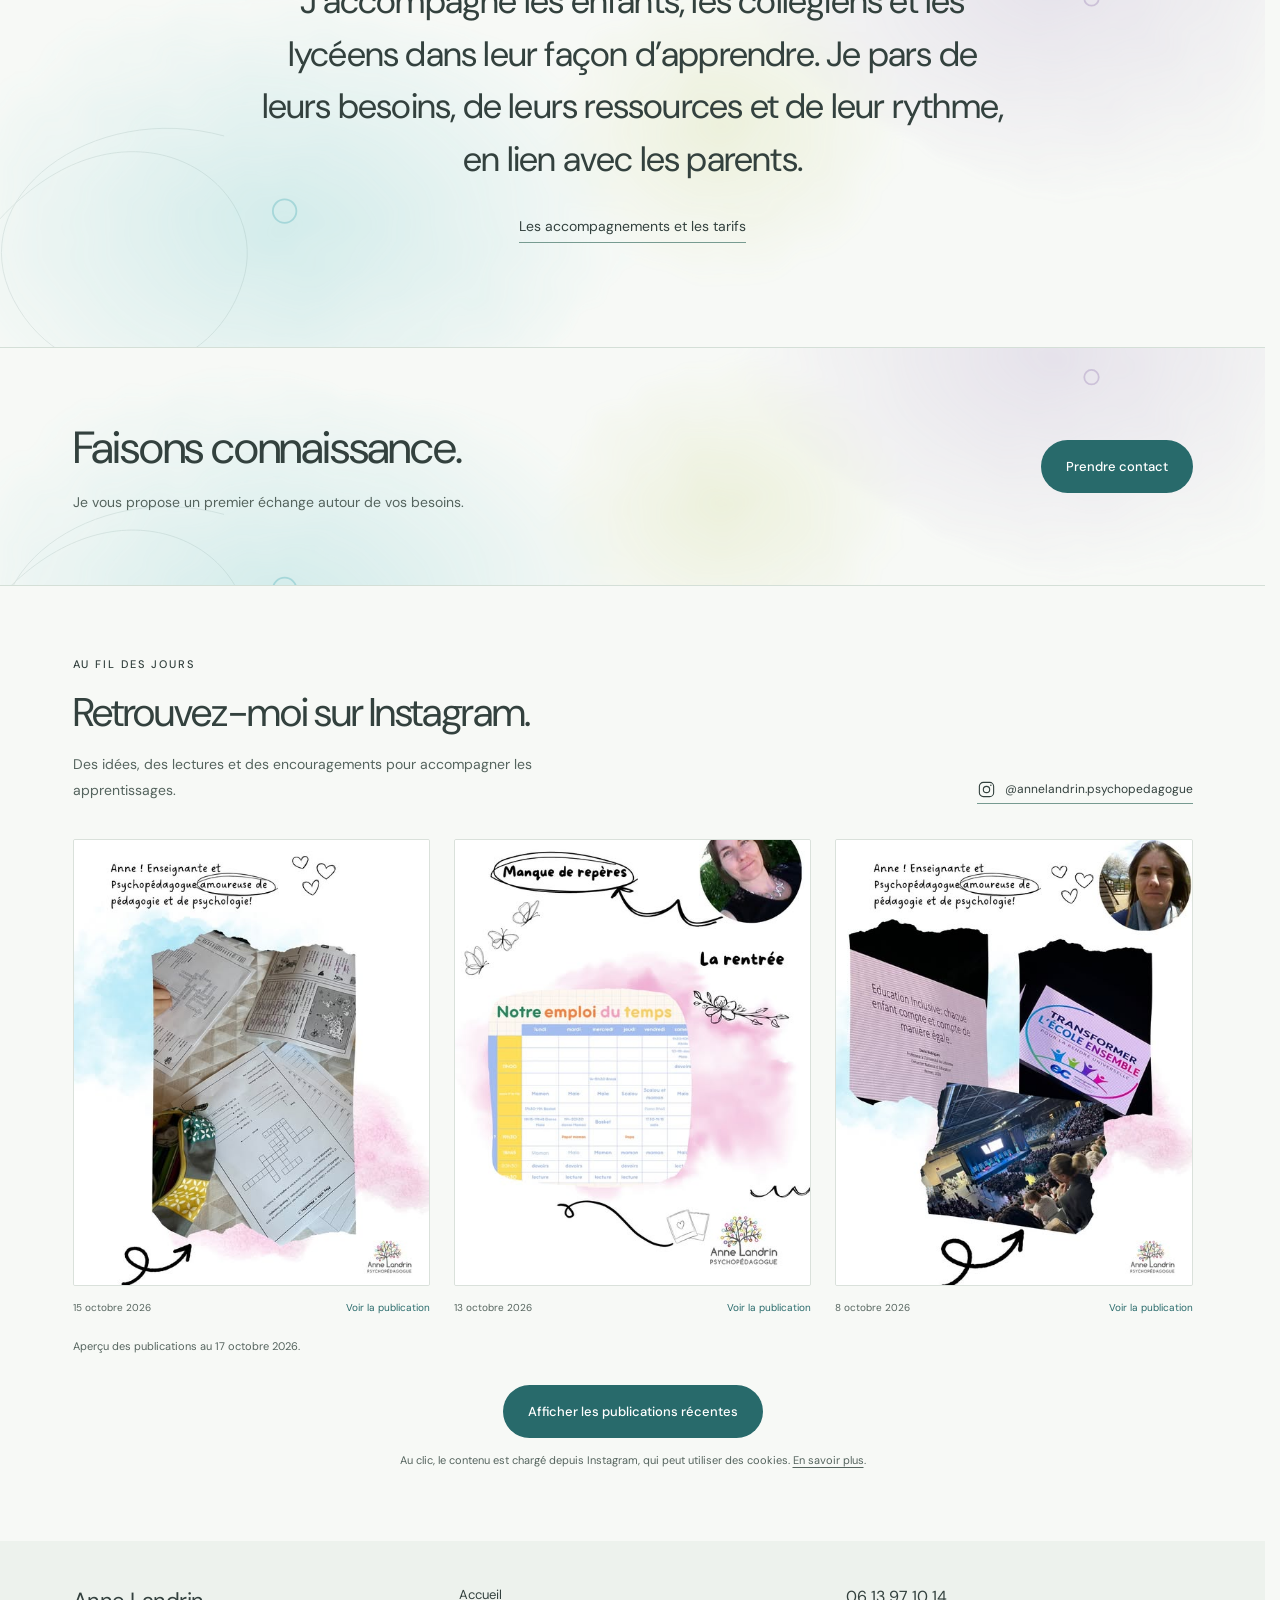
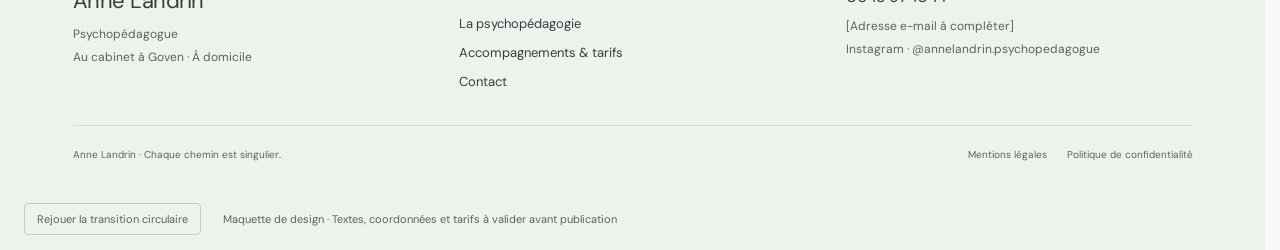
==== commit d5e8648d: "Update index.html" ====
--- a/index.html
+++ b/index.html
@@ -33,7 +33,7 @@
           </div>
         </section>
 <!-- ✏️ MODIFIABLE : image d'ambiance provisoire, titre et présentation de l'approche. -->
-<section class="al-approach" id="al-v2-approach" aria-labelledby="approche-titre"><div class="al-split"><figure class="al-photo"><img src="ambiance.webp" alt="Image d’ambiance fictive : carnet et crayons dans une pièce lumineuse" width="800" height="1000" loading="lazy"><figcaption>Visuel d’ambiance fictif · Photographie réelle à prévoir</figcaption></figure><div class="al-copy"><p class="al-kicker">Mon approche</p><h2 id="approche-titre">Comprendre sa façon d’apprendre.<br>Faire grandir sa confiance.</h2><p>Chaque enfant a sa manière de comprendre, de ressentir et d’avancer.</p><p>Je prends le temps de découvrir avec lui ce qui l’aide, ce qui le freine et les méthodes qui lui correspondent.</p><a class="al-action" href="psychopedagogie.html">Découvrir la psychopédagogie</a></div></div></section>
+<section class="al-approach" id="al-v2-approach" aria-labelledby="approche-titre"><div class="al-split"><figure class="al-photo"><img src="img-accueil.png" alt="Image d'accueil : portrait d'Anne LANDRIN" width="800" height="1000" loading="lazy"><figcaption>Photographe : Malo LANDRIN</figcaption></figure><div class="al-copy"><p class="al-kicker">Mon approche</p><h2 id="approche-titre">Comprendre sa façon d’apprendre.<br>Faire grandir sa confiance.</h2><p>Chaque enfant a sa manière de comprendre, de ressentir et d’avancer.</p><p>Je prends le temps de découvrir avec lui ce qui l’aide, ce qui le freine et les méthodes qui lui correspondent.</p><a class="al-action" href="psychopedagogie.html">Découvrir la psychopédagogie</a></div></div></section>
 <!-- ✏️ MODIFIABLE : court texte réunissant les trois publics, sans cartes. -->
 <section class="al-section al-path-note" id="al-v2-offers" aria-labelledby="chemin-titre"><div class="al-wash" aria-hidden="true"></div><div class="al-container"><h2 id="chemin-titre">À chaque âge, son chemin.</h2><p>J’accompagne les enfants, les collégiens et les lycéens dans leur façon d’apprendre. Je pars de leurs besoins, de leurs ressources et de leur rythme, en lien avec les parents.</p><a class="al-text-link" href="accompagnements-tarifs.html">Les accompagnements et les tarifs</a></div></section>
 <!-- ✏️ MODIFIABLE : invitation de fin de page et lien vers le contact. -->
@@ -67,4 +67,4 @@
 <div class="al-preview-tools"><button id="al-v2-replay" type="button">Rejouer la transition circulaire</button><span>Maquette de design · Textes, coordonnées et tarifs à valider avant publication</span><span class="al-sr-only" id="al-v2-status" aria-live="polite"></span></div></div><!-- Navigation latérale : modifier les destinations dans les liens ci-dessous. -->
     <div class="al-shade" id="al-v2-shade" aria-hidden="true" hidden></div>
     <aside class="al-drawer" id="al-v2-menu" role="dialog" aria-modal="true" aria-label="Menu principal" hidden><div class="al-drawer-header"><img class="al-logo" src="logo.png" alt="Anne Landrin, psychopédagogue" width="567" height="425"><button class="al-toggle al-close" id="al-v2-close" type="button" aria-label="Fermer le menu"><span aria-hidden="true"></span><span aria-hidden="true"></span></button></div>
-    <nav aria-label="Navigation principale"><a href="index.html" aria-current="page"><span class="al-menu-label">Accueil</span></a><a href="psychopedagogie.html"><span class="al-menu-label">La psychopédagogie</span></a><a href="accompagnements-tarifs.html"><span class="al-menu-label">Accompagnements &amp; tarifs</span></a><a href="contact.html"><span class="al-menu-label">Contact</span></a></nav><div class="al-drawer-bottom"><p class="al-location"><span class="al-dot" aria-hidden="true"></span>Au cabinet à Goven · À domicile</p><a class="al-action" href="contact.html">Prendre rendez-vous</a><p class="al-drawer-footer">Anne Landrin<br>Psychopédagogue</p></div></aside></div></div></body></html>+    <nav aria-label="Navigation principale"><a href="index.html" aria-current="page"><span class="al-menu-label">Accueil</span></a><a href="psychopedagogie.html"><span class="al-menu-label">La psychopédagogie</span></a><a href="accompagnements-tarifs.html"><span class="al-menu-label">Accompagnements &amp; tarifs</span></a><a href="contact.html"><span class="al-menu-label">Contact</span></a></nav><div class="al-drawer-bottom"><p class="al-location"><span class="al-dot" aria-hidden="true"></span>Au cabinet à Goven · À domicile</p><a class="al-action" href="contact.html">Prendre rendez-vous</a><p class="al-drawer-footer">Anne Landrin<br>Psychopédagogue</p></div></aside></div></div></body></html>
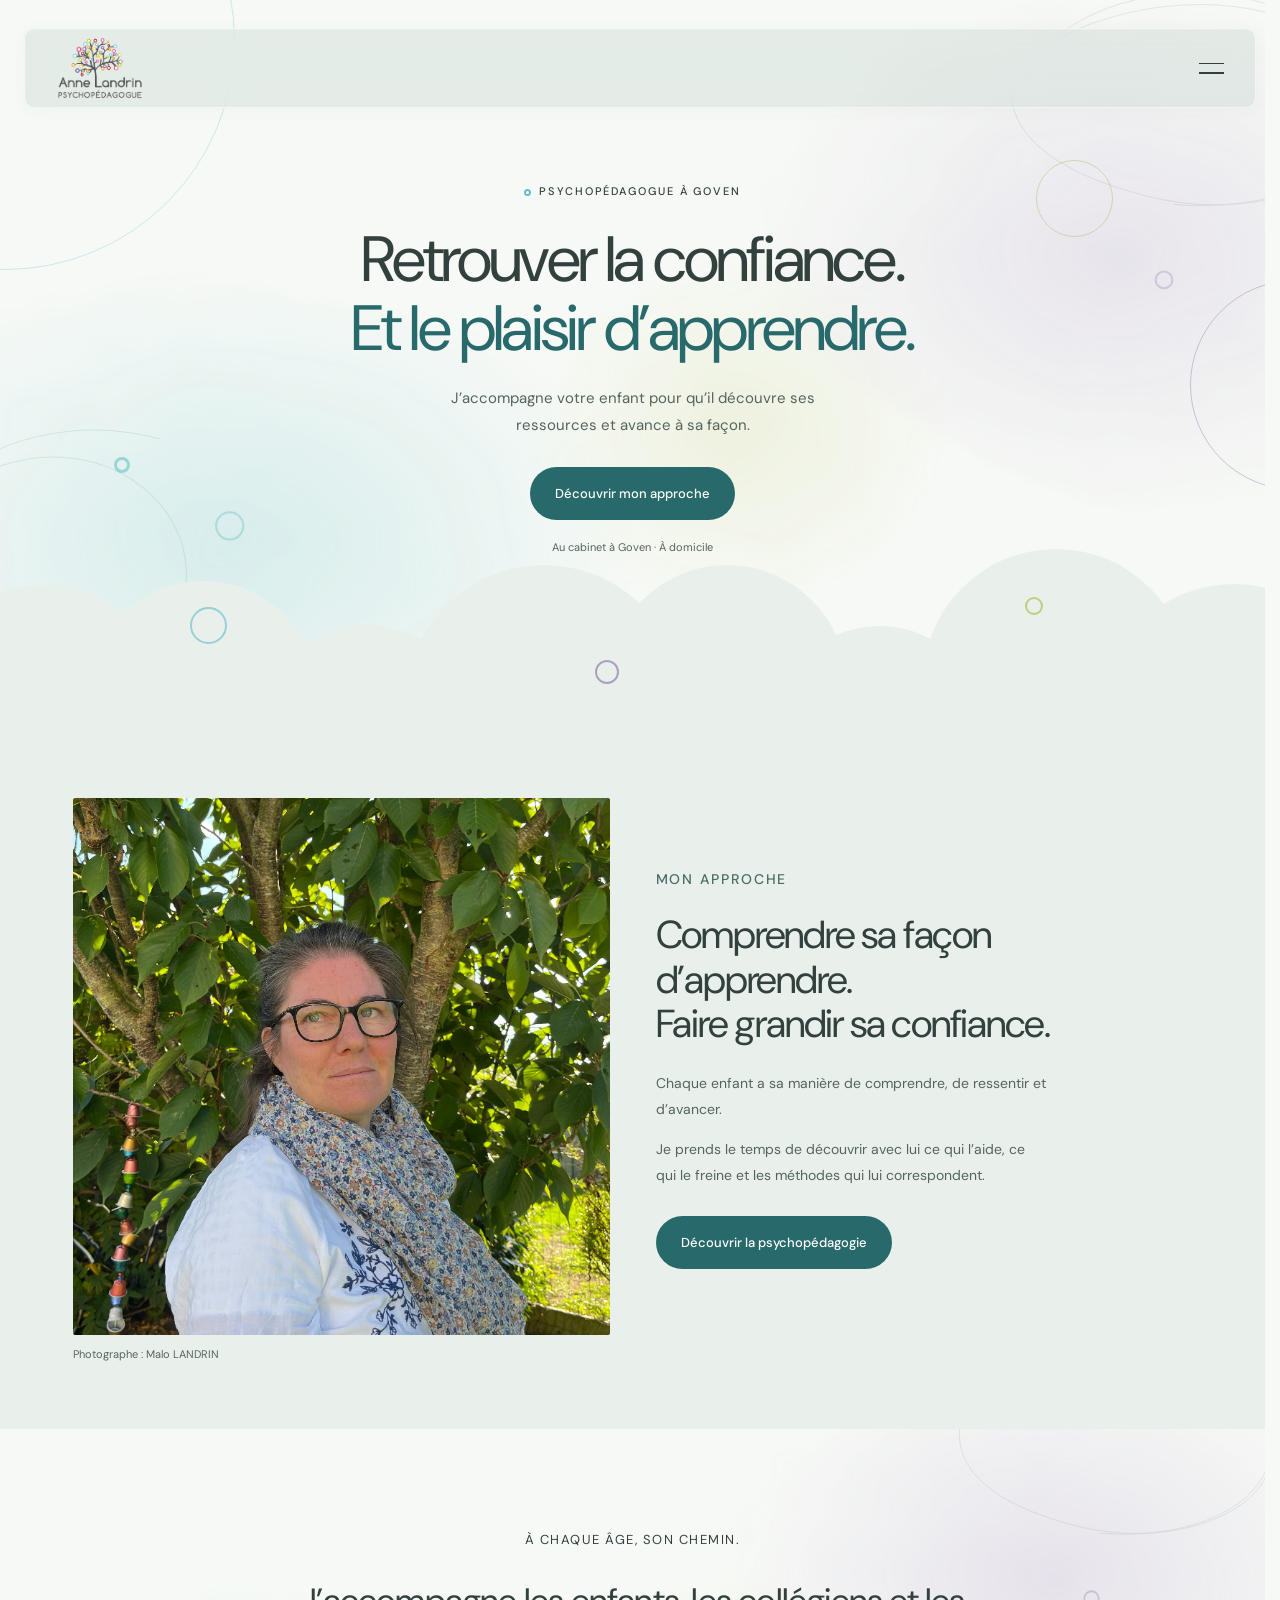
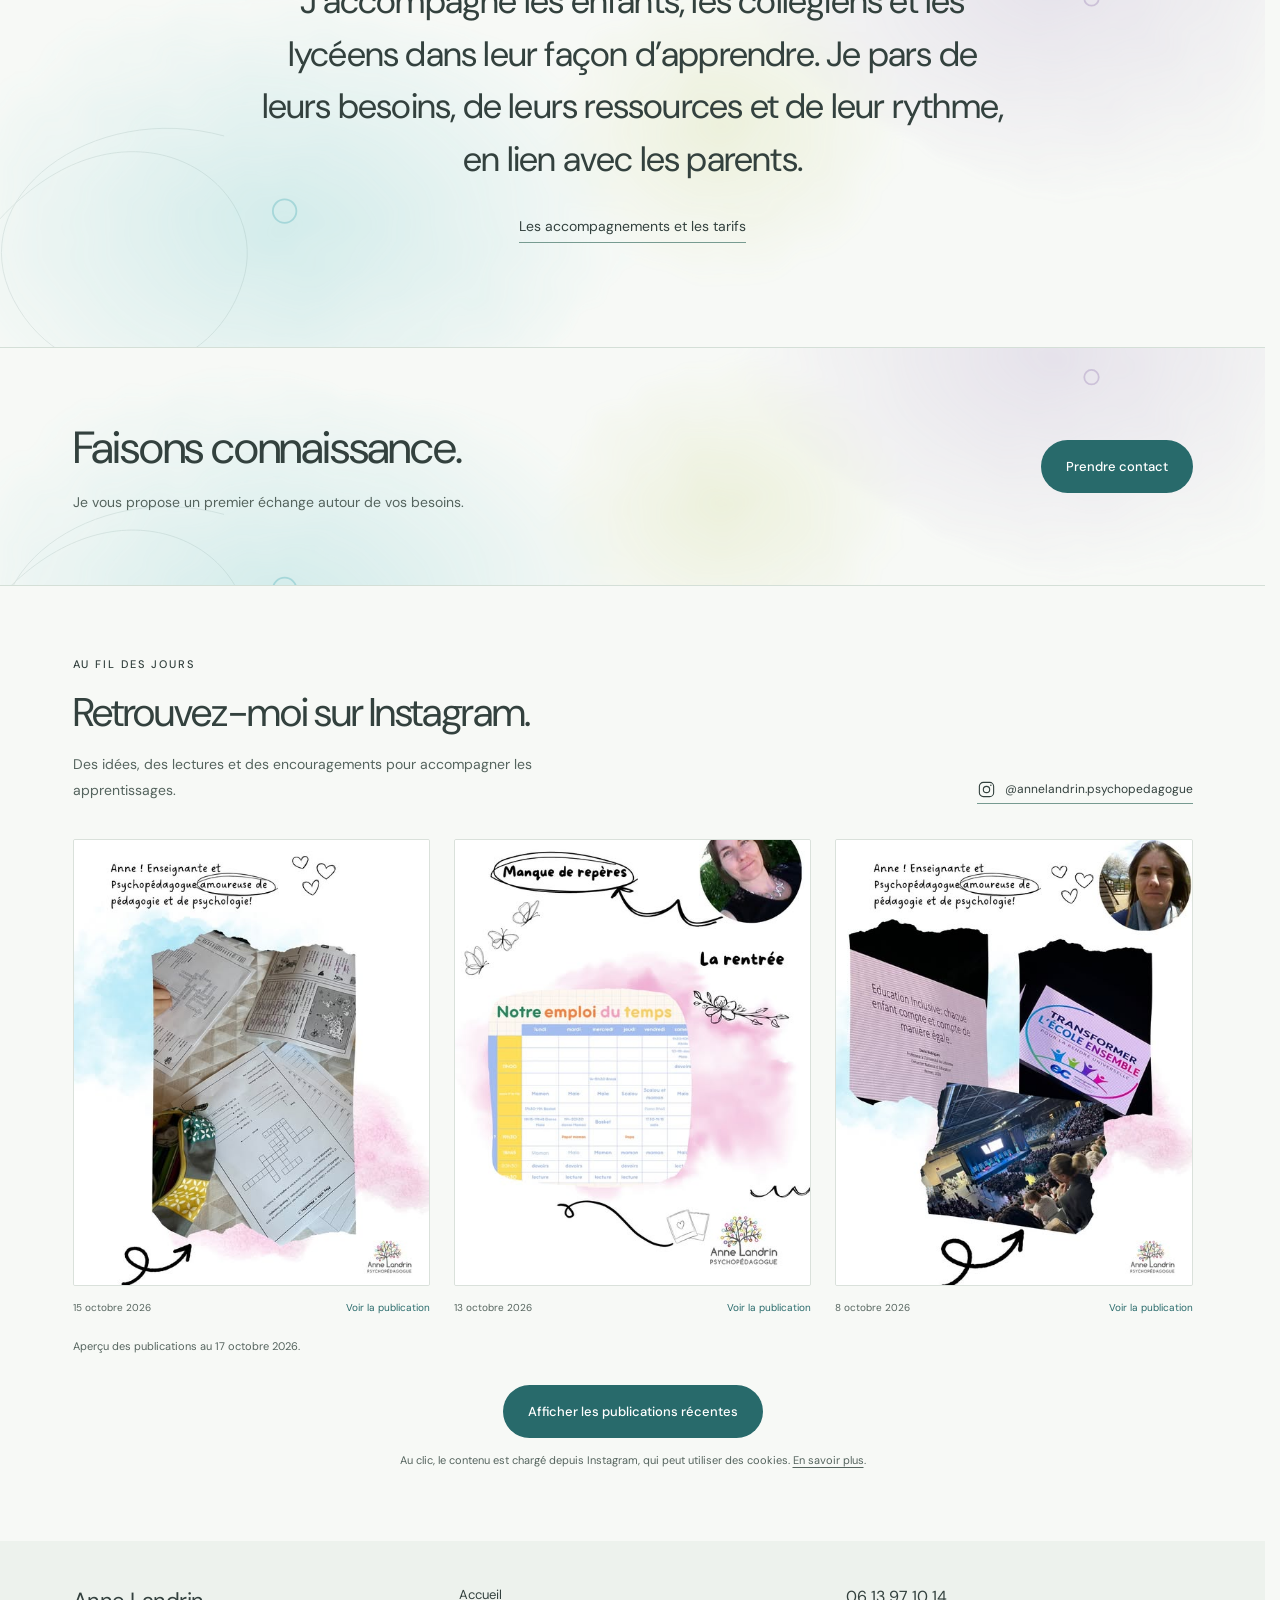
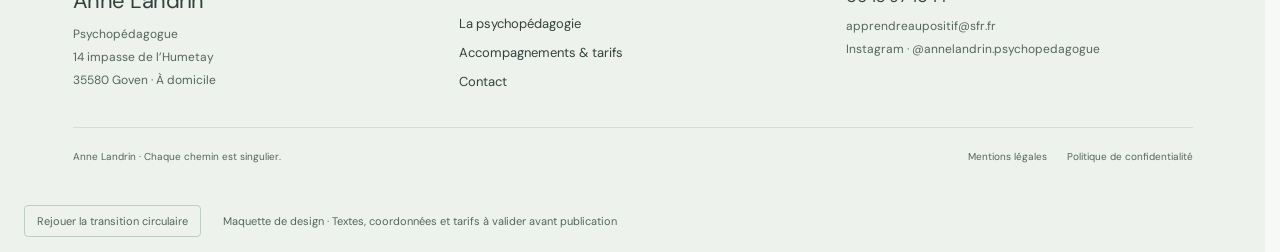
==== commit 1f02b7f5: "Add files via upload" ====
--- a/index.html
+++ b/index.html
@@ -3,7 +3,7 @@
 <!-- Métadonnées de maquette : ✏️ MODIFIABLE — titre et description. Le domaine et les balises de partage seront ajoutés avant publication. -->
 <meta charset="utf-8"><meta name="viewport" content="width=device-width, initial-scale=1"><meta name="robots" content="noindex,nofollow">
 <title>Psychopédagogue à Goven | Anne Landrin</title><meta name="description" content="Anne Landrin, psychopédagogue à Goven : accompagnement des enfants, collégiens et lycéens, au cabinet ou à domicile."><meta name="theme-color" content="#f7f9f6">
-<link rel="icon" href="logo.png" type="image/png"><link rel="stylesheet" href="https://fonts.googleapis.com/css2?family=DM+Sans:wght@400;500;600&display=swap"><link rel="stylesheet" href="style.css?v=819b32972a"><script src="script.js?v=4e651ff441" defer></script>
+<link rel="icon" href="logo.png" type="image/png"><link rel="stylesheet" href="https://fonts.googleapis.com/css2?family=DM+Sans:wght@400;500;600&display=swap"><link rel="stylesheet" href="style.css?v=d223acf42a"><script src="script.js?v=b653916427" defer></script>
 </head><body><div id="al-lumiere-v2"><div class="al-site"><div class="al-page-content"><!-- ✏️ MODIFIABLE : logo et libellés. Le bandeau reste fixe sur toutes les pages. -->
     <a class="al-skip" href="#contenu">Aller au contenu</a>
     <header class="al-header"><a class="al-brand" href="index.html" aria-label="Anne Landrin, accueil"><img class="al-logo" src="logo.png" alt="Anne Landrin, psychopédagogue" width="567" height="425"></a><button class="al-toggle" type="button" id="al-v2-open" aria-label="Ouvrir le menu" aria-expanded="false" aria-controls="al-v2-menu"><span aria-hidden="true"></span><span aria-hidden="true"></span></button></header>
@@ -32,8 +32,8 @@
             <span class="al-outline" style="--al-ring-size:18px;--al-ring-x:81%;--al-ring-y:0px;--al-ring-color:var(--al-lime)"></span>
           </div>
         </section>
-<!-- ✏️ MODIFIABLE : image d'ambiance provisoire, titre et présentation de l'approche. -->
-<section class="al-approach" id="al-v2-approach" aria-labelledby="approche-titre"><div class="al-split"><figure class="al-photo"><img src="img-accueil.png" alt="Image d'accueil : portrait d'Anne LANDRIN" width="800" height="1000" loading="lazy"><figcaption>Photographe : Malo LANDRIN</figcaption></figure><div class="al-copy"><p class="al-kicker">Mon approche</p><h2 id="approche-titre">Comprendre sa façon d’apprendre.<br>Faire grandir sa confiance.</h2><p>Chaque enfant a sa manière de comprendre, de ressentir et d’avancer.</p><p>Je prends le temps de découvrir avec lui ce qui l’aide, ce qui le freine et les méthodes qui lui correspondent.</p><a class="al-action" href="psychopedagogie.html">Découvrir la psychopédagogie</a></div></div></section>
+<!-- ✏️ MODIFIABLE : portrait d'Anne Landrin, crédit photo, titre et présentation de l'approche. -->
+<section class="al-approach" id="al-v2-approach" aria-labelledby="approche-titre"><div class="al-split"><figure class="al-photo"><img src="img-accueil.png" alt="Image d'accueil : portrait d'Anne LANDRIN" width="748" height="838" loading="lazy"><figcaption>Photographe : Malo LANDRIN</figcaption></figure><div class="al-copy"><p class="al-kicker">Mon approche</p><h2 id="approche-titre">Comprendre sa façon d’apprendre.<br>Faire grandir sa confiance.</h2><p>Chaque enfant a sa manière de comprendre, de ressentir et d’avancer.</p><p>Je prends le temps de découvrir avec lui ce qui l’aide, ce qui le freine et les méthodes qui lui correspondent.</p><a class="al-action" href="psychopedagogie.html">Découvrir la psychopédagogie</a></div></div></section>
 <!-- ✏️ MODIFIABLE : court texte réunissant les trois publics, sans cartes. -->
 <section class="al-section al-path-note" id="al-v2-offers" aria-labelledby="chemin-titre"><div class="al-wash" aria-hidden="true"></div><div class="al-container"><h2 id="chemin-titre">À chaque âge, son chemin.</h2><p>J’accompagne les enfants, les collégiens et les lycéens dans leur façon d’apprendre. Je pars de leurs besoins, de leurs ressources et de leur rythme, en lien avec les parents.</p><a class="al-text-link" href="accompagnements-tarifs.html">Les accompagnements et les tarifs</a></div></section>
 <!-- ✏️ MODIFIABLE : invitation de fin de page et lien vers le contact. -->
@@ -62,9 +62,9 @@
   </div>
 </section>
 </main><!-- ✏️ MODIFIABLE : pied de page partagé, coordonnées et liens sociaux à compléter. -->
-    <footer class="al-footer"><div class="al-container"><div class="al-footer-grid"><div><div class="al-footer-name">Anne Landrin</div><p>Psychopédagogue<br>Au cabinet à Goven · À domicile</p></div><nav aria-label="Navigation de pied de page"><a href="index.html" aria-current="page">Accueil</a><a href="psychopedagogie.html">La psychopédagogie</a><a href="accompagnements-tarifs.html">Accompagnements &amp; tarifs</a><a href="contact.html">Contact</a></nav><div><a href="tel:+33613971014">06 13 97 10 14</a><p>[Adresse e-mail à compléter]<br><a href="https://www.instagram.com/annelandrin.psychopedagogue/" target="_blank" rel="noopener noreferrer">Instagram · @annelandrin.psychopedagogue</a></p></div></div><div class="al-footer-meta"><span>Anne Landrin · Chaque chemin est singulier.</span><div><a href="mentions-legales.html">Mentions légales</a><a href="politique-confidentialite.html">Politique de confidentialité</a></div></div></div></footer>
+    <footer class="al-footer"><div class="al-container"><div class="al-footer-grid"><div><div class="al-footer-name">Anne Landrin</div><p>Psychopédagogue<br>14 impasse de l’Humetay<br>35580 Goven · À domicile</p></div><nav aria-label="Navigation de pied de page"><a href="index.html" aria-current="page">Accueil</a><a href="psychopedagogie.html">La psychopédagogie</a><a href="accompagnements-tarifs.html">Accompagnements &amp; tarifs</a><a href="contact.html">Contact</a></nav><div><a href="tel:+33613971014">06 13 97 10 14</a><p><a href="mailto:apprendreaupositif@sfr.fr">apprendreaupositif@sfr.fr</a><br><a href="https://www.instagram.com/annelandrin.psychopedagogue/" target="_blank" rel="noopener noreferrer">Instagram · @annelandrin.psychopedagogue</a></p></div></div><div class="al-footer-meta"><span>Anne Landrin · Chaque chemin est singulier.</span><div><a href="mentions-legales.html">Mentions légales</a><a href="politique-confidentialite.html">Politique de confidentialité</a></div></div></div></footer>
 <!-- Annotation hors du contenu commercial : textes et données encore à valider dans cette étude de design. -->
 <div class="al-preview-tools"><button id="al-v2-replay" type="button">Rejouer la transition circulaire</button><span>Maquette de design · Textes, coordonnées et tarifs à valider avant publication</span><span class="al-sr-only" id="al-v2-status" aria-live="polite"></span></div></div><!-- Navigation latérale : modifier les destinations dans les liens ci-dessous. -->
     <div class="al-shade" id="al-v2-shade" aria-hidden="true" hidden></div>
     <aside class="al-drawer" id="al-v2-menu" role="dialog" aria-modal="true" aria-label="Menu principal" hidden><div class="al-drawer-header"><img class="al-logo" src="logo.png" alt="Anne Landrin, psychopédagogue" width="567" height="425"><button class="al-toggle al-close" id="al-v2-close" type="button" aria-label="Fermer le menu"><span aria-hidden="true"></span><span aria-hidden="true"></span></button></div>
-    <nav aria-label="Navigation principale"><a href="index.html" aria-current="page"><span class="al-menu-label">Accueil</span></a><a href="psychopedagogie.html"><span class="al-menu-label">La psychopédagogie</span></a><a href="accompagnements-tarifs.html"><span class="al-menu-label">Accompagnements &amp; tarifs</span></a><a href="contact.html"><span class="al-menu-label">Contact</span></a></nav><div class="al-drawer-bottom"><p class="al-location"><span class="al-dot" aria-hidden="true"></span>Au cabinet à Goven · À domicile</p><a class="al-action" href="contact.html">Prendre rendez-vous</a><p class="al-drawer-footer">Anne Landrin<br>Psychopédagogue</p></div></aside></div></div></body></html>
+    <nav aria-label="Navigation principale"><a href="index.html" aria-current="page"><span class="al-menu-label">Accueil</span></a><a href="psychopedagogie.html"><span class="al-menu-label">La psychopédagogie</span></a><a href="accompagnements-tarifs.html"><span class="al-menu-label">Accompagnements &amp; tarifs</span></a><a href="contact.html"><span class="al-menu-label">Contact</span></a></nav><div class="al-drawer-bottom"><p class="al-location"><span class="al-dot" aria-hidden="true"></span>Au cabinet à Goven · À domicile</p><a class="al-action" href="contact.html">Prendre rendez-vous</a><p class="al-drawer-footer">Anne Landrin<br>Psychopédagogue</p></div></aside></div></div></body></html>
--- a/style.css
+++ b/style.css
@@ -149,9 +149,10 @@
 #al-lumiere-v2 .al-audience{padding:55px 0;border-top:1px solid var(--al-line);display:grid;grid-template-columns:80px .9fr 1fr;gap:35px}#al-lumiere-v2 .al-audience:last-child{border-bottom:1px solid var(--al-line)}#al-lumiere-v2 .al-audience h2{font-size:32px}#al-lumiere-v2 .al-audience .al-kicker{margin-bottom:15px}#al-lumiere-v2 .al-audience .al-prose{font-size:15px}#al-lumiere-v2 .al-ring-number{border:1px solid #70b9bd;width:57px;height:63px;border-radius:52% 48% 47% 53%;display:grid;place-items:center;font-size:12px;transform:rotate(-9deg)}#al-lumiere-v2 .al-audience:nth-child(2) .al-ring-number{border-color:#ad97be}#al-lumiere-v2 .al-audience:nth-child(3) .al-ring-number{border-color:#a7b775}
 #al-lumiere-v2 .al-workshops{display:grid;grid-template-columns:1fr 1fr;gap:70px;margin-top:45px}#al-lumiere-v2 .al-workshop{border-top:1px solid #bdcfc5;padding-top:25px}#al-lumiere-v2 .al-workshop h3{margin:17px 0}#al-lumiere-v2 .al-workshop p{font-size:14px;line-height:1.8;color:var(--al-muted)}#al-lumiere-v2 .al-workshop .al-meta{margin-top:20px;font-size:12px;color:var(--al-ink)}
 #al-lumiere-v2 .al-price-heading{display:flex;justify-content:space-between;align-items:end;gap:35px;margin-bottom:40px}#al-lumiere-v2 .al-price-heading p{max-width:250px;font-size:13px;line-height:1.7;color:var(--al-muted)}#al-lumiere-v2 .al-table-wrap{overflow-x:auto}#al-lumiere-v2 table{width:100%;border-collapse:collapse;text-align:left;font-size:15px}#al-lumiere-v2 caption{text-align:left;font-size:12px;color:var(--al-muted);padding-bottom:17px}#al-lumiere-v2 th{font-size:10px;letter-spacing:1.4px;text-transform:uppercase;font-weight:500;color:var(--al-muted);padding:15px 0;border-bottom:1px solid #aebfb5}#al-lumiere-v2 td{padding:25px 0;border-bottom:1px solid var(--al-line);vertical-align:top}#al-lumiere-v2 td:first-child{width:56%;padding-right:24px}#al-lumiere-v2 td:nth-child(2){width:25%;font-size:13px;line-height:1.6;padding-right:20px}#al-lumiere-v2 th:last-child,#al-lumiere-v2 td:last-child{text-align:right;white-space:nowrap}#al-lumiere-v2 td:last-child{font-size:22px;letter-spacing:-.5px}#al-lumiere-v2 td small{display:block;font-size:12px;line-height:1.7;color:var(--al-muted);margin-top:7px}#al-lumiere-v2 .al-price-note{font-size:12px;color:var(--al-muted);line-height:1.8;margin-top:22px}
-/* Contact : ✏️ MODIFIABLE — coordonnées et champs. La maquette conserve les données uniquement dans le navigateur. */
+/* Contact : ✏️ MODIFIABLE — coordonnées et champs. Les envois sont traités par Form.taxi. */
 #al-lumiere-v2 .al-contact-layout{display:grid;grid-template-columns:1fr 1fr;gap:90px;align-items:start}#al-lumiere-v2 .al-phone{display:inline-block;margin:34px 0 14px;font-size:clamp(26px,3vw,37px);letter-spacing:-.9px;border-bottom:1px solid #7aaba2;padding-bottom:6px}#al-lumiere-v2 .al-contact-copy h1{font-size:clamp(44px,5vw,66px)}#al-lumiere-v2 .al-contact-copy .al-page-lead{font-size:16px}#al-lumiere-v2 .al-missing{color:var(--al-muted);font-size:13px;line-height:1.8}#al-lumiere-v2 .al-place-line{margin-top:37px;font-size:13px;line-height:1.8}#al-lumiere-v2 .al-place-line strong{font-weight:500}
 #al-lumiere-v2 .al-form{padding:34px 36px 36px;background:#ffffff75;border:1px solid #ffffffb3;border-radius:3px;box-shadow:0 10px 50px #607d6c06}#al-lumiere-v2 .al-form h2{font-size:26px;font-weight:400;letter-spacing:-.6px;margin-bottom:10px}#al-lumiere-v2 .al-form-note{font-size:12px;line-height:1.75;color:var(--al-muted);margin-bottom:24px}#al-lumiere-v2 .al-field{margin-top:19px}#al-lumiere-v2 .al-field label{display:block;font-size:12px;margin-bottom:9px}#al-lumiere-v2 .al-field input,#al-lumiere-v2 .al-field textarea{display:block;width:100%;border:0;border-bottom:1px solid #aebeb5;background:#ffffff33;border-radius:0;padding:11px 8px;font:inherit;font-size:14px;line-height:1.6;color:var(--al-ink)}#al-lumiere-v2 .al-field textarea{min-height:95px;resize:vertical}#al-lumiere-v2 .al-consent{display:flex;align-items:flex-start;gap:10px;font-size:11px;line-height:1.7;color:var(--al-muted);margin-top:22px}#al-lumiere-v2 .al-consent input{accent-color:var(--al-teal);margin-top:4px}#al-lumiere-v2 .al-consent a{text-decoration:underline}#al-lumiere-v2 .al-form .al-action{margin-top:23px;font:inherit;font-size:13px}#al-lumiere-v2 .al-form-status{font-size:13px;line-height:1.7;margin-top:16px;color:var(--al-teal)}
+#al-lumiere-v2 .al-field-note{font-size:11px;line-height:1.65;color:var(--al-muted);margin-top:9px}#al-lumiere-v2 .al-form-status[data-state="error"]{color:#85463f}#al-lumiere-v2 .al-form .al-action:disabled{opacity:.65;cursor:wait}#al-lumiere-v2 .al-form-status:focus-visible{outline:2px solid var(--al-teal);outline-offset:5px}
 #al-lumiere-v2 .al-address{display:grid;grid-template-columns:.85fr 1.15fr;gap:90px;align-items:center}#al-lumiere-v2 .al-location-art{height:330px;position:relative;background:var(--al-section);display:grid;place-items:center;overflow:hidden}#al-lumiere-v2 .al-location-art::before,#al-lumiere-v2 .al-location-art::after{content:'';position:absolute;width:350px;height:290px;border:1px solid #9bb9ab66;border-radius:50%;transform:rotate(-25deg)}#al-lumiere-v2 .al-location-art::after{width:450px;height:220px;transform:rotate(33deg);border-color:#b7a6c266}#al-lumiere-v2 .al-location-caption{text-align:center;position:relative;z-index:1;background:#edf3edd9;padding:20px 35px}#al-lumiere-v2 .al-location-caption strong{font-size:32px;font-weight:400;display:block;margin:10px 0}#al-lumiere-v2 .al-location-caption small{font-size:11px;color:var(--al-muted)}
 /* Fin de page commune : navigation complète, coordonnées vérifiées et emplacements à renseigner. */
 #al-lumiere-v2 .al-closing{padding:70px 0;border-top:1px solid var(--al-line);position:relative;overflow:hidden}#al-lumiere-v2 .al-closing .al-container{position:relative;display:flex;align-items:center;justify-content:space-between;gap:30px}#al-lumiere-v2 .al-closing h2{font-size:clamp(30px,4vw,45px);font-weight:400;letter-spacing:-1.2px}#al-lumiere-v2 .al-closing p{font-size:14px;color:var(--al-muted);line-height:1.8;margin-top:13px}
@@ -215,3 +216,6 @@
 @media(max-width:1000px){#al-lumiere-v2 .al-instagram-heading{align-items:flex-start;flex-direction:column;gap:21px}}
 @media(max-width:700px){#al-lumiere-v2 .al-instagram{padding-block:55px}#al-lumiere-v2 .al-instagram-grid{grid-template-columns:1fr;gap:30px;max-width:420px;margin-inline:auto}#al-lumiere-v2 .al-instagram-post>span{font-size:11px}#al-lumiere-v2 .al-instagram-load{width:100%;font-size:12px;padding-inline:12px}}
 @media(prefers-reduced-motion:reduce){#al-lumiere-v2 .al-instagram-post img{transition:none}}
+
+/* ✏️ MODIFIABLE : présentation des coordonnées publiques et du lien Apple Plans. */
+#al-lumiere-v2 .al-contact-email{font-size:15px;line-height:1.8;color:var(--al-teal);overflow-wrap:anywhere}#al-lumiere-v2 .al-contact-email a{text-decoration:underline;text-underline-offset:4px}#al-lumiere-v2 .al-footer a[href^="mailto:"]{overflow-wrap:anywhere}#al-lumiere-v2 .al-location-caption{max-width:calc(100% - 32px);padding:20px 22px}#al-lumiere-v2 .al-location-caption small{display:block;line-height:1.8}#al-lumiere-v2 .al-location-caption .al-action{margin-top:20px;font-size:12px;line-height:1.5;max-width:100%;text-align:center}
